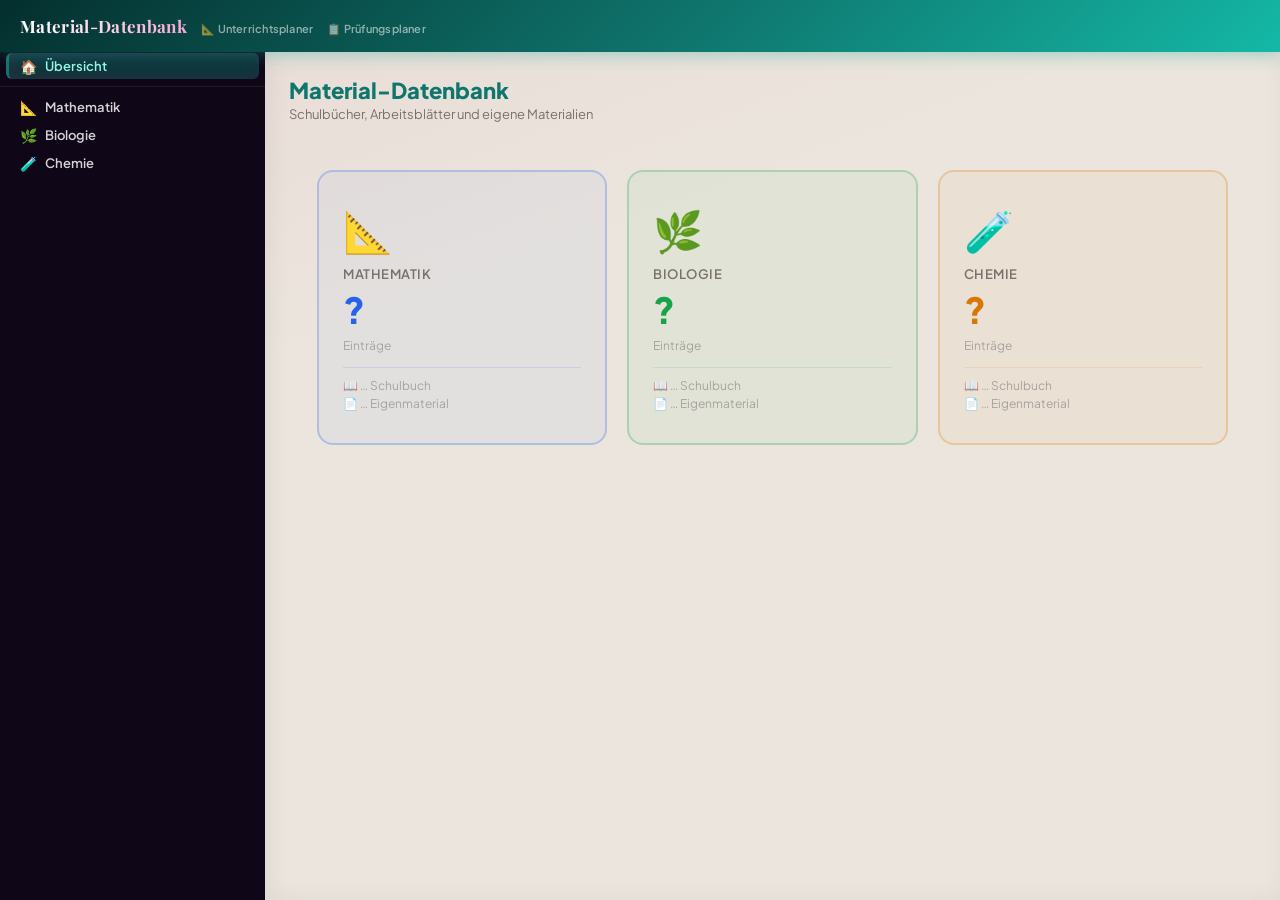
==== datenbank.html @ baf275c3 "Material-Datenbank: neue eigene Seite mit Landing, Fach-Ansicht, Nav-Links" ====
<!DOCTYPE html>
<html lang="de">
<head>
<meta charset="UTF-8">
<link rel="icon" type="image/png" sizes="64x64" href="favicon.png">
<link rel="apple-touch-icon" sizes="180x180" href="favicon.png">
<meta name="viewport" content="width=device-width, initial-scale=1.0">
<title>Material-Datenbank</title>
<link rel="preconnect" href="https://fonts.googleapis.com">
<link rel="preconnect" href="https://fonts.gstatic.com" crossorigin>
<link href="https://fonts.googleapis.com/css2?family=Plus+Jakarta+Sans:wght@400;500;600;700;800&family=Playfair+Display:wght@700&display=swap" rel="stylesheet">
<link rel="stylesheet" href="style.css">
<link rel="stylesheet" href="datenbank.css">
</head>
<body>
<div id="root"></div>
<script src="core/supabase.js"></script>
<script src="core/ui.js"></script>
<script src="datenbank-app.js"></script>
</body>
</html>
---- style.css ----
/* ── Variables ── */
:root {
  --bg: #ebe5dd; --surf: #ffffff; --surf2: #e8e2da; --bord: #d8d2c8;
  --pri: #be185d; --pri2: #9d174d;
  --acc: #0f766e;
  --gold: #b45309;
  --tx: #1c1917; --tx2: #78716c; --tx3: #a8a29e;
  --grn: #16a34a; --grn-bg: #f0fdf4;
  --red: #dc2626; --red-bg: #fff5f5;
  --r: 8px; --sh: 0 1px 4px rgba(0,0,0,.07);
  /* Sidebar dark theme */
  --sb-bg: #0f0618; --sb-hover: rgba(255,255,255,.06);
  --sb-tx: rgba(255,255,255,.82); --sb-tx2: rgba(255,255,255,.38);
  --sb-active-bg: rgba(190,24,93,.42); --sb-active-tx: #f9a8d4;
  --sb-sep: rgba(255,255,255,.08);
}

* { margin: 0; padding: 0; box-sizing: border-box; }
body { font-family: 'Plus Jakarta Sans', 'Segoe UI', system-ui, sans-serif; background: var(--bg); color: var(--tx); font-size: 14px; min-height: 100vh; }

/* ── Topbar ── */
.topbar { background: linear-gradient(135deg, #0f0618 0%, #7b1150 55%, #be185d 100%); color: #fff; height: 52px; padding: 0 20px; display: flex; align-items: center; justify-content: space-between; box-shadow: 0 2px 16px rgba(190,24,93,.4); position: sticky; top: 0; z-index: 100; }
.topbar-title { font-size: 17px; font-weight: 700; font-family: 'Playfair Display', serif; letter-spacing: .02em; background: linear-gradient(90deg, #ffffff 0%, #f9a8d4 100%); -webkit-background-clip: text; -webkit-text-fill-color: transparent; background-clip: text; }
.topbar-app-link { font-size: 11px; font-weight: 600; color: rgba(255,255,255,.55); text-decoration: none; letter-spacing: .02em; transition: color .15s; white-space: nowrap; }
.topbar-app-link:hover { color: rgba(255,255,255,.9); }
.topbar-right { display: flex; align-items: center; gap: 10px; font-size: 12px; opacity: .85; }
.topbar-version { font-size: 11px; opacity: .6; letter-spacing: .02em; }
.save-dot { width: 7px; height: 7px; border-radius: 50%; background: #4ade80; display: inline-block; animation: blink 1s infinite; }
@keyframes blink { 0%,100%{opacity:1} 50%{opacity:.3} }

/* ── Layout ── */
.app { display: flex; height: calc(100vh - 52px); }
.sidebar { width: 265px; background: var(--sb-bg); border-right: none; display: flex; flex-direction: column; flex-shrink: 0; overflow-y: auto; overflow-x: hidden; }
.sb-hdr { padding: 12px 14px; border-bottom: 1px solid var(--bord); display: flex; align-items: center; justify-content: space-between; }
.sb-hdr-lbl { font-size: 11px; font-weight: 700; color: var(--sb-tx2); text-transform: uppercase; letter-spacing: .5px; }
.sb-body { flex: 1; overflow-y: auto; padding: 6px; }

/* ── Neue Sidebar-Elemente ── */
.sb-sep { border-top: 1px solid var(--sb-sep); margin: 6px 0; }

.sb-item {
  display: flex;
  align-items: center;
  gap: 8px;
  padding: 4px 14px;
  cursor: pointer;
  border-radius: 0;
  transition: background .1s;
  margin: 1px 6px;
  border-radius: 6px;
}
.sb-item:hover { background: var(--sb-hover); }
.sb-item.active { background: var(--sb-active-bg); border-left: 3px solid var(--pri); padding-left: 11px; box-shadow: inset 3px 0 12px rgba(190,24,93,.15); }
.sb-fach.active { background: var(--sb-active-bg); border-left: 3px solid var(--pri); padding-left: 11px; box-shadow: inset 3px 0 12px rgba(190,24,93,.15); }

.sb-item-label {
  font-size: 13px;
  font-weight: 600;
  color: var(--sb-tx);
  white-space: nowrap;
  overflow: hidden;
  text-overflow: ellipsis;
}
.sb-item.active .sb-item-label { color: var(--sb-active-tx); }

.sb-item-sub {
  font-size: 11px;
  color: var(--sb-tx2);
  margin-top: 1px;
  white-space: nowrap;
  overflow: hidden;
  text-overflow: ellipsis;
}

.sb-item-del {
  opacity: 0;
  border: none;
  background: none;
  cursor: pointer;
  color: var(--sb-tx2);
  font-size: 12px;
  padding: 2px 4px;
  border-radius: 4px;
  flex-shrink: 0;
  transition: opacity .15s;
}
.sb-item:hover .sb-item-del { opacity: 1; }
.sb-item-del:hover { color: #fca5a5; background: rgba(220,38,38,.2); }
.content { flex: 1; overflow-y: auto; padding: 24px; background: linear-gradient(160deg, rgba(190,24,93,.04) 0%, transparent 300px), var(--bg); box-shadow: inset 4px 0 24px rgba(0,0,0,.06); }

/* ── Tree ── */
.tree-row { display: flex; align-items: center; gap: 6px; padding: 6px 8px; border-radius: 6px; cursor: pointer; user-select: none; }
.tree-row:hover { background: var(--surf2); }
.tree-row.active { background: #ccfbf1; color: var(--pri); }
.tree-arr { font-size: 9px; color: var(--tx3); width: 10px; flex-shrink: 0; transition: transform .15s; }
.tree-arr.open { transform: rotate(90deg); }
.tree-ico { font-size: 14px; flex-shrink: 0; }
.tree-lbl { flex: 1; font-size: 13px; white-space: nowrap; overflow: hidden; text-overflow: ellipsis; }
.tree-lbl.b { font-weight: 700; }
.tree-add { opacity: 0; border: none; background: none; cursor: pointer; color: var(--tx3); font-size: 16px; padding: 0 2px; line-height: 1; }
.tree-row:hover .tree-add { opacity: 1; }
.tree-add:hover { color: var(--pri); }
.tree-ch { padding-left: 14px; }
.kurs-badge { font-size: 10px; background: var(--surf2); border: 1px solid var(--bord); border-radius: 10px; padding: 1px 6px; color: var(--tx2); flex-shrink: 0; }

/* ── Buttons ── */
.btn { padding: 8px 16px; border: none; border-radius: 6px; cursor: pointer; font-size: 13px; font-weight: 600; font-family: inherit; display: inline-flex; align-items: center; gap: 6px; transition: all .15s; }
.btn-pri { background: var(--pri); color: #fff; } .btn-pri:hover { background: var(--pri2); }
.btn-ghost { background: transparent; color: var(--tx2); border: 1px solid var(--bord); } .btn-ghost:hover { background: var(--surf2); }
.btn-danger { background: var(--red-bg); color: var(--red); border: 1px solid #fecaca; } .btn-danger:hover { background: #fee2e2; }
.btn-ki { background: #0e7490; color: #fff; border: none; } .btn-ki:hover:not(:disabled) { background: #0f766e; } .btn-ki:disabled { opacity: .5; }
.btn-sm { padding: 5px 10px; font-size: 12px; } .btn-xs { padding: 3px 8px; font-size: 11px; }
.btn-grp { display: flex; gap: 8px; flex-wrap: wrap; }

/* ── Cards ── */
.card { background: var(--surf); border: 1px solid var(--bord); border-top: 2px solid var(--pri); border-radius: var(--r); box-shadow: var(--sh); margin-bottom: 16px; }
.card-hdr { padding: 13px 18px; border-bottom: 1px solid var(--bord); display: flex; align-items: center; gap: 8px; justify-content: space-between; flex-wrap: wrap; }
.phasen-vorlage-wrap { display: flex; align-items: center; gap: 6px; margin-left: auto; }
.phasen-vorlage-sel { font-size: 12px; padding: 3px 6px; height: auto; width: auto; }
.didaktik-ta { font-size: 12px; line-height: 1.5; resize: vertical; min-height: 120px; }
.card-title { font-weight: 700; font-size: 14px; color: var(--pri); }
.card-body { padding: 18px; }

/* ── Forms ── */
.fg { margin-bottom: 14px; }
.fl { display: block; font-size: 11px; font-weight: 700; color: var(--tx2); text-transform: uppercase; letter-spacing: .5px; margin-bottom: 5px; }
.finp { width: 100%; padding: 8px 10px; border: 1px solid var(--bord); border-radius: 6px; font-size: 13px; font-family: inherit; color: var(--tx); background: #fff; }
.finp:focus { outline: none; border-color: var(--pri); }
textarea.finp { resize: vertical; min-height: 80px; }
::placeholder { color: #c4cdd6; }
textarea::placeholder { color: #c4cdd6; }

/* ── Content header ── */
.c-hdr { display: flex; align-items: flex-start; justify-content: space-between; margin-bottom: 20px; gap: 16px; }
.c-title { font-size: 22px; font-weight: 800; color: var(--pri); }
.c-sub { font-size: 13px; color: var(--tx2); margin-top: 2px; }

/* ── Breadcrumb ── */
.bc { display: flex; align-items: center; gap: 6px; font-size: 12px; color: var(--tx3); margin-bottom: 14px; }
.bc-link { cursor: pointer; } .bc-link:hover { color: var(--pri); }
.bc-sep { color: var(--bord); }

/* ── Overview grid ── */
.ov-grid { display: grid; grid-template-columns: repeat(auto-fill, minmax(190px, 1fr)); gap: 12px; margin-bottom: 16px; }
.ov-card { background: var(--surf); border: 1px solid var(--bord); border-radius: var(--r); padding: 14px; cursor: pointer; transition: all .15s; }
.ov-card:hover { border-color: var(--pri); box-shadow: 0 2px 8px rgba(15,118,110,.12); }
.ov-title { font-weight: 700; font-size: 14px; margin-bottom: 4px; }
.ov-sub { font-size: 12px; color: var(--tx2); }

/* ── Stunden list ── */
.std-list { display: flex; flex-direction: column; gap: 6px; }
.std-item { display: flex; align-items: center; gap: 10px; padding: 10px 14px; border: 1px solid var(--bord); border-radius: 6px; cursor: pointer; transition: all .15s; }
.std-item:hover { border-color: var(--pri); background: var(--surf2); }
.std-nr { font-weight: 700; color: var(--tx3); font-size: 12px; width: 55px; flex-shrink: 0; }
.std-title { flex: 1; font-weight: 600; }
.std-meta { font-size: 12px; color: var(--tx2); }

/* ── Phasen table ── */
.ph-table { width: 100%; border-collapse: collapse; }
.ph-table th { padding: 8px 10px; text-align: left; font-size: 11px; font-weight: 700; color: var(--tx2); text-transform: uppercase; letter-spacing: .5px; background: var(--surf2); border-bottom: 2px solid var(--bord); }
.ph-table td { padding: 6px 8px; border-bottom: 1px solid var(--bord); vertical-align: top; }
.ph-table tr:last-child td { border-bottom: none; }

/* Methoden-Zelle */
.ph-meth-set { display: flex; align-items: center; gap: 4px; font-size: 13px; font-weight: 600; color: var(--tx); }
.ph-meth-clr { cursor: pointer; color: var(--tx3); font-size: 11px; padding: 0 3px; }
.ph-meth-clr:hover { color: var(--red); }
.ph-meth-ki { background: none; border: none; cursor: pointer; font-size: 14px; padding: 2px 4px; border-radius: 4px; opacity: .6; }
.ph-meth-ki:hover { opacity: 1; background: var(--surf2); }
.ph-meth-begr { font-size: 11px; color: var(--tx3); font-style: italic; margin-top: 3px; line-height: 1.4; }

/* ── Methoden-Slots (Sektion 3) ── */
.meth-slot { padding: 10px 12px; border-radius: 6px; background: var(--surf2); margin-bottom: 8px; border-left: 3px solid var(--bord); }
.meth-slot-badge { font-size: 11px; font-weight: 700; text-transform: uppercase; letter-spacing: .5px; display: block; margin-bottom: 6px; }
.meth-slot-set { display: flex; align-items: center; gap: 8px; }
.meth-slot-name { font-weight: 600; font-size: 13px; flex: 1; }
.meth-slot-clr { background: none; border: none; cursor: pointer; color: var(--tx3); font-size: 11px; padding: 1px 4px; border-radius: 3px; }
.meth-slot-clr:hover { color: var(--red); background: var(--red-bg); }
.meth-slot-begr { font-size: 11px; color: var(--tx3); font-style: italic; margin-top: 4px; line-height: 1.4; }
.meth-slot-info { font-size: 11px; color: var(--tx2); margin-top: 4px; line-height: 1.5; }
.meth-slot-pick { display: flex; align-items: center; gap: 6px; }

/* ── KLP ── */
.klp-grid { display: grid; grid-template-columns: 1fr 1fr; gap: 16px; }
.klp-sec { font-size: 11px; font-weight: 700; color: var(--tx2); text-transform: uppercase; letter-spacing: .5px; margin-bottom: 8px; }
.klp-item { display: flex; align-items: center; gap: 8px; padding: 6px 8px; border-radius: 6px; cursor: pointer; font-size: 13px; }
.klp-item:hover { background: var(--surf2); } .klp-item.sel { background: #ccfbf1; }
.klp-item input[type=checkbox] { width: auto; }
/* ── KLP-Referenz in Fachplanung ─────────────────────────────────── */
.klp-ref-card { margin-top: 16px; }
.klp-ref-hdr-inner { display: flex; align-items: center; gap: 8px; font-size: 13px; font-weight: 600; color: var(--tx2); }
.klp-ref-arrow { font-size: 11px; color: var(--tx3); width: 12px; }
.klp-ref-empty-hint { font-size: 11px; color: var(--tx3); font-weight: 400; }
.klp-ref-search-wrap { padding: 8px 16px 0; }
.klp-ref-search { max-width: 360px; font-size: 12px; padding: 5px 8px; }
.klp-ref-body { padding: 8px 0 4px; }
.klp-ref-group-hdr { display: flex; align-items: center; gap: 8px; padding: 6px 16px; cursor: pointer; user-select: none; }
.klp-ref-group-hdr:hover { background: var(--surf2); }
.klp-ref-group-label { font-size: 12px; font-weight: 700; color: var(--tx); flex: 1; }
.klp-ref-group-count { font-size: 11px; background: var(--surf2); border: 1px solid var(--bord); border-radius: 10px; padding: 0 6px; color: var(--tx3); }
.klp-ref-entry { display: flex; gap: 10px; padding: 5px 16px 5px 32px; border-bottom: 1px solid var(--bord); font-size: 12px; line-height: 1.5; }
.klp-ref-entry:last-child { border-bottom: none; }
.klp-ref-codes { font-weight: 700; color: var(--pri); white-space: nowrap; flex-shrink: 0; min-width: 70px; }
.klp-ref-desc { color: var(--tx); }
.klp-ref-empty { padding: 12px 16px; color: var(--tx3); font-size: 12px; font-style: italic; }

/* KLP-Selector in Materialdetail */
.klp-selector { width: 100%; }
.klp-chips { display: flex; flex-wrap: wrap; gap: 4px; margin-bottom: 6px; }
.klp-chip { display: flex; align-items: flex-start; gap: 4px; background: #ccfbf1; color: #1e40af; font-size: 11px; border-radius: 4px; padding: 2px 6px; line-height: 1.4; }
.klp-chip-x { cursor: pointer; font-size: 13px; line-height: 1; opacity: .7; } .klp-chip-x:hover { opacity: 1; }
.klp-search-wrap { position: relative; }
.klp-dd { position: absolute; top: 100%; left: 0; right: 0; background: #fff; border: 1px solid var(--bord); border-radius: 6px; box-shadow: 0 4px 12px rgba(0,0,0,.12); z-index: 200; max-height: 260px; overflow-y: auto; }
.klp-dd-group { font-size: 10px; font-weight: 700; text-transform: uppercase; letter-spacing: .4px; color: var(--tx2); padding: 6px 10px 2px; background: var(--surf); }
.klp-dd-item { padding: 6px 10px; cursor: pointer; font-size: 12px; display: flex; gap: 8px; align-items: baseline; }
.klp-dd-item:hover { background: var(--surf2); }
.klp-dd-codes { font-weight: 700; color: var(--pri); white-space: nowrap; flex-shrink: 0; }
.klp-dd-desc { color: var(--tx1); }
.klp-dd-hint { padding: 8px 10px; font-size: 12px; color: var(--tx3); font-style: italic; }
.mat-review-bar { display: flex; align-items: center; justify-content: space-between; background: #fef9c3; border: 1px solid #fde047; border-radius: 6px; padding: 8px 12px; margin-bottom: 10px; font-size: 13px; color: #854d0e; }
.klp-ki-btn { margin-top: 8px; }
.klp-suggestions { margin-top: 10px; padding: 10px; background: #f0fdf4; border: 1px solid #86efac; border-radius: 6px; }
.klp-suggest-hint { font-size: 12px; color: #166534; margin-bottom: 6px; font-weight: 600; }
.klp-chip-suggest { background: #dcfce7; color: #166534; cursor: pointer; border: 1px dashed #86efac; }
.klp-chip-suggest:hover { background: #bbf7d0; }

/* ── Coverage ── */
.cov-grid { display: grid; grid-template-columns: repeat(auto-fill, minmax(170px, 1fr)); gap: 8px; }
.cov-item { padding: 8px 12px; border-radius: 6px; border: 1px solid var(--bord); display: flex; align-items: center; justify-content: space-between; }
.cov-item.ok { border-color: #86efac; background: var(--grn-bg); } .cov-item.miss { border-color: #fca5a5; background: var(--red-bg); }
.cov-lbl { font-size: 12px; font-weight: 600; }

/* ── Tafelbild ── */
.tafel { background: #1a472a; border-radius: 8px; padding: 18px; }
.tafel textarea { background: transparent; border: none; color: #f0f9e8; font-family: inherit; font-size: 14px; width: 100%; min-height: 150px; resize: vertical; }
.tafel textarea:focus { outline: none; }
.tafel textarea::placeholder { color: rgba(240,249,232,.4); }

/* ── Material ── */
.mat-list { display: flex; flex-direction: column; gap: 8px; }
.mat-item { display: flex; align-items: center; gap: 10px; padding: 8px 12px; border: 1px solid var(--bord); border-radius: 6px; background: var(--surf2); }
.mat-item a { color: var(--pri); text-decoration: none; font-size: 13px; } .mat-item a:hover { text-decoration: underline; }
.mat-del { margin-left: auto; cursor: pointer; color: var(--tx3); border: none; background: none; font-size: 16px; } .mat-del:hover { color: var(--red); }

/* ── Modal ── */
.modal-bg { position: fixed; inset: 0; background: rgba(0,0,0,.4); display: flex; align-items: center; justify-content: center; z-index: 200; }
.modal { background: #fff; border-radius: 10px; padding: 24px; width: 500px; max-width: 95vw; max-height: 90vh; overflow-y: auto; box-shadow: 0 8px 32px rgba(0,0,0,.2); }
.modal-title { font-size: 18px; font-weight: 800; color: var(--pri); margin-bottom: 16px; }
.modal-hint { font-size: 13px; color: var(--tx3); margin-top: -10px; margin-bottom: 16px; }
.modal-footer { display: flex; justify-content: flex-end; gap: 8px; margin-top: 20px; }

/* ── Kurs items ── */
.kurs-item { display: flex; align-items: center; gap: 12px; padding: 12px 14px; border: 1px solid var(--bord); border-radius: var(--r); background: var(--surf); margin-bottom: 8px; }
.kurs-item-name { font-weight: 700; }
.kurs-item-sub { font-size: 12px; color: var(--tx2); }

/* ── Scrollbar ── */
::-webkit-scrollbar { width: 5px; } ::-webkit-scrollbar-thumb { background: var(--bord); border-radius: 3px; }

/* ── Spalten-Layout ── */
.col-layout {
  display: flex;
  overflow-x: auto;
  border: 1px solid var(--bord);
  border-radius: var(--r);
  background: var(--surf);
  box-shadow: var(--sh);
  min-height: 420px;
}

.col-panel {
  min-width: 230px;
  width: 230px;
  flex-shrink: 0;
  border-right: 1px solid var(--bord);
  display: flex;
  flex-direction: column;
  background: var(--surf);
}

.col-panel:last-child { border-right: none; }

.col-panel-hdr {
  padding: 10px 14px;
  background: var(--pri);
  display: flex;
  align-items: center;
  justify-content: space-between;
  flex-shrink: 0;
  border-radius: 0;
}

.col-panel:first-child .col-panel-hdr { border-radius: calc(var(--r) - 1px) 0 0 0; }
.col-panel:last-child .col-panel-hdr { border-radius: 0 calc(var(--r) - 1px) 0 0; }

.col-panel-title {
  font-size: 12px;
  font-weight: 700;
  color: white;
  text-transform: uppercase;
  letter-spacing: .5px;
  white-space: nowrap;
  overflow: hidden;
  text-overflow: ellipsis;
  flex: 1;
  margin-right: 8px;
}

.fp-notizen { width: 100%; min-height: 90px; resize: vertical; font-size: 13px; }
.ki-plan-status { padding: 10px 0; color: var(--tx3); font-size: 13px; }
.ki-plan-result { border-top: 1px solid var(--bord); margin-top: 12px; padding-top: 12px; display: flex; flex-direction: column; gap: 8px; }
.ki-zuord-result { font-size: 12px; color: var(--tx2); background: #f0fdf4; border: 1px solid #bbf7d0; border-radius: 6px; padding: 8px 10px; margin: 2px 0 4px 0; line-height: 1.5; }
.ki-plan-begr { font-size: 13px; color: var(--tx2); background: #eff6ff; border-radius: 6px; padding: 8px 10px; }
.ki-plan-row { display: flex; gap: 10px; align-items: flex-start; padding: 8px 10px; border: 1px solid var(--bord); border-radius: 6px; background: var(--surf2); }
.ki-plan-nr { font-weight: 700; color: var(--tx3); min-width: 20px; padding-top: 1px; }
.ki-plan-info { flex: 1; min-width: 0; }
.ki-plan-titel { font-weight: 600; font-size: 14px; }
.ki-plan-desc { font-size: 12px; color: var(--tx2); margin-top: 2px; }
.ki-plan-meta { font-size: 11px; color: var(--tx3); margin-top: 4px; }
.ki-plan-actions { display: flex; gap: 8px; padding-top: 4px; }
.ki-iter-wrap { border-top: 1px solid var(--bord); margin-top: 10px; padding-top: 10px; display: flex; flex-direction: column; gap: 6px; }
.ki-iter-label { font-size: 12px; color: var(--tx3); }
.ki-iter-inp { width: 100%; min-height: 60px; resize: vertical; font-size: 13px; }

.col-panel-body {
  flex: 1;
  overflow-y: auto;
  padding: 8px;
  background: var(--surf2);
}

.col-item {
  display: flex;
  align-items: center;
  padding: 9px 10px;
  border-radius: 6px;
  margin-bottom: 4px;
  background: white;
  border: 1px solid var(--bord);
  cursor: pointer;
  transition: all .12s;
  gap: 6px;
}

.col-item:hover { border-color: var(--pri); box-shadow: 0 1px 4px rgba(79,70,229,.1); }
.col-item.active { background: #ccfbf1; border-color: #3b82f6; }
.col-item[draggable="true"] { cursor: grab; }
.col-item[draggable="true"]:active { cursor: grabbing; }
.col-item.col-item-dragging { opacity: .35; }
.col-item.col-item-drop { background: #eff6ff; border-color: var(--pri); box-shadow: 0 0 0 2px rgba(79,70,229,.3); }

.col-item-label {
  flex: 1;
  min-width: 0;
  cursor: pointer;
}

.col-item-title {
  font-size: 13px;
  font-weight: 600;
  color: var(--tx);
  white-space: normal;
  line-height: 1.3;
  display: -webkit-box;
  -webkit-line-clamp: 2;
  -webkit-box-orient: vertical;
  overflow: hidden;
}

.col-item.active .col-item-title { color: var(--pri); }

.col-item-sub {
  font-size: 11px;
  color: var(--tx3);
  margin-top: 2px;
  white-space: nowrap;
  overflow: hidden;
  text-overflow: ellipsis;
}

.col-item-actions {
  display: flex;
  gap: 1px;
  flex-shrink: 0;
  opacity: 0;
  transition: opacity .15s;
  width: 0;
  overflow: hidden;
}

.col-item:hover .col-item-actions {
  opacity: 1;
  width: auto;
}

.col-action-btn {
  border: none;
  background: transparent;
  cursor: pointer;
  color: var(--tx3);
  font-size: 11px;
  padding: 1px 3px;
  border-radius: 3px;
  line-height: 1;
  font-family: inherit;
}

.col-action-btn:hover { background: var(--surf2); color: var(--tx); }
.col-action-btn.danger:hover { background: var(--red-bg); color: var(--red); }
.col-action-btn:disabled { opacity: .3; cursor: not-allowed; }

/* ── Priorität ── */
.prio-wrap {
  display: flex;
  gap: 6px;
  flex-wrap: wrap;
}

.prio-btn {
  padding: 6px 12px;
  border: 1px solid var(--bord);
  border-radius: 20px;
  background: var(--surf2);
  cursor: pointer;
  font-size: 12px;
  font-family: inherit;
  color: var(--tx2);
  transition: all .15s;
}

.prio-btn:hover { border-color: var(--pri); color: var(--tx); }
.prio-btn.active { border-color: var(--pri); background: #ccfbf1; color: var(--pri); font-weight: 700; }

/* ── Sidebar: Abschnitts-Header ──────────────────────────────────── */
.sb-section-hdr {
  display: flex; align-items: center; justify-content: space-between;
  padding: 10px 14px 4px;
}
.sb-section-hdr > span:first-child {
  font-size: 10px; font-weight: 700; color: var(--sb-tx2);
  text-transform: uppercase; letter-spacing: .8px;
}
.sb-section-dot { color: var(--pri); font-size: 9px; vertical-align: middle; margin-right: 3px; opacity: .9; }

/* ── Sidebar: Fach-Gruppen ───────────────────────────────────────── */
.sb-fach {
  display: flex; align-items: center; gap: 8px;
  padding: 4px 14px; cursor: pointer;
  border-radius: 6px; margin: 1px 6px;
  transition: background .12s;
}
.sb-fach:hover { background: var(--sb-hover); }
.sb-fach.active { background: var(--sb-active-bg); }
.sb-fach-icon { font-size: 15px; width: 20px; text-align: center; flex-shrink: 0; }
.sb-fach-label { flex: 1; font-size: 13px; font-weight: 600; color: var(--sb-tx); }
.sb-fach-arrow { font-size: 11px; color: var(--sb-tx2); }

.sb-item-indent { padding-left: 42px; }
.sb-item-indent2 { padding-left: 56px; font-size: 13px; }

/* ── Materialdatenbank-View ──────────────────────────────────────── */
.mat-list-grid {
  display: grid; grid-template-columns: 1fr 1fr; width: 100%; overflow: hidden;
}
.mat-db-row {
  padding: 7px 14px; cursor: pointer; min-width: 0;
  border-bottom: 1px solid var(--bord);
  border-right: 1px solid var(--bord);
  transition: background .12s;
}
.mat-db-row:nth-child(even) { border-right: none; }
.mat-db-row:hover { background: var(--surf2); }
.mat-row-del { opacity: 0; transition: opacity .15s; flex-shrink: 0; }
.mat-db-row:hover .mat-row-del { opacity: 1; }
.mat-db-row.expanded { grid-column: 1 / -1; border-right: none; }

.mat-db-top { display: flex; align-items: baseline; justify-content: space-between; gap: 8px; }
.mat-db-title-wrap { display: flex; align-items: baseline; gap: 6px; flex: 1; min-width: 0; overflow: hidden; }
.mat-import-panel {
  background: var(--surf2); border: 1px solid var(--bord);
  border-radius: 10px; padding: 14px 16px; margin-bottom: 12px;
}
.mat-import-hint { font-size: 12px; color: var(--tx2); margin-bottom: 8px; }
.mat-scan-panel { background: var(--surf2); border: 1px solid var(--bord); border-radius: 10px; padding: 14px 16px; margin-bottom: 12px; }
.mat-scan-drop { border: 2px dashed var(--bord); border-radius: 8px; padding: 20px; text-align: center; cursor: pointer; font-size: 13px; color: var(--tx3); margin-bottom: 10px; transition: background .15s; }
.mat-scan-drop:hover, .mat-scan-drop.drag-over { background: #eff6ff; border-color: var(--pri); color: var(--pri); }
.mat-scan-preview { display: flex; flex-wrap: wrap; gap: 8px; margin-bottom: 4px; }
.mat-scan-thumb { position: relative; }
.mat-scan-img { width: 80px; height: 80px; object-fit: cover; border-radius: 6px; border: 1px solid var(--bord); display: block; }
.mat-scan-rm { position: absolute; top: -6px; right: -6px; width: 18px; height: 18px; border-radius: 50%; background: #dc2626; color: #fff; border: none; cursor: pointer; font-size: 10px; line-height: 18px; text-align: center; padding: 0; }
.mat-scan-group-hdr { display: flex; align-items: center; justify-content: space-between; margin-bottom: 4px; }
.mat-import-ta {
  width: 100%; min-height: 120px; font-family: monospace;
  font-size: 12px; border: 1px solid var(--bord); border-radius: 6px;
  padding: 8px; background: var(--surf); resize: vertical; box-sizing: border-box;
}
.mat-import-err { font-size: 12px; color: #dc2626; }
.mat-db-fach-icon { font-size: 13px; flex-shrink: 0; }
.mat-db-title { font-size: 13px; font-weight: 600; color: var(--tx); white-space: nowrap; overflow: hidden; text-overflow: ellipsis; }
.mat-db-rolle { font-size: 11px; color: var(--tx3); white-space: nowrap; overflow: hidden; text-overflow: ellipsis; flex-shrink: 1; min-width: 0; }
.mat-db-meta { font-size: 11px; color: var(--tx3); white-space: nowrap; flex-shrink: 0; }
.mat-detail-delbar { display: flex; justify-content: flex-end; gap: 8px; padding-bottom: 6px; margin-bottom: 4px; border-bottom: 1px solid var(--bord); }

.mat-db-tags { display: flex; flex-wrap: wrap; gap: 4px; margin-top: 6px; }
.mat-tag {
  font-size: 11px; padding: 1px 7px;
  background: var(--surf2); border-radius: 10px; color: var(--tx2);
}

.mat-detail-row.needs-review { background: #fffbeb; }
.mat-review-inline {
  margin-left: 4px; font-size: 10px; color: #92400e; cursor: help;
}
.mat-review-badge {
  font-size: 10px; padding: 1px 6px;
  background: #fef3c7; color: #92400e;
  border-radius: 10px; font-weight: 600;
}

.mat-detail {
  margin-top: 10px; padding-top: 10px;
  border-top: 1px solid var(--bord);
}
.mat-detail-row {
  display: flex; gap: 8px; font-size: 12px;
  padding: 3px 0; border-bottom: 1px solid var(--bord);
}
.mat-detail-row:last-child { border-bottom: none; }
.mat-detail-label { width: 160px; flex-shrink: 0; color: var(--tx3); font-weight: 600; }
.mat-edit-inp {
  flex: 1; border: none; border-bottom: 1px solid transparent;
  background: transparent; font-size: 12px; font-family: inherit;
  color: var(--tx); padding: 1px 2px; resize: vertical;
  min-width: 0; outline: none;
}
.mat-edit-inp:hover { border-bottom-color: var(--bord); }
.mat-edit-inp:focus { border-bottom-color: var(--pri); background: #f8faff; }

/* ── Unterrichtseinheit-Verknüpfung ─────────────────────────────── */
.mat-einheit-ref { background: #f0f9ff; }
.mat-einheit-link { color: var(--pri); cursor: pointer; font-weight: 600; font-size: 12px; }
.mat-einheit-link:hover { text-decoration: underline; }
.mat-einheit-sec-hdr { display: flex; align-items: center; justify-content: space-between; padding: 8px 0 4px; font-size: 11px; font-weight: 700; text-transform: uppercase; letter-spacing: .5px; color: var(--tx2); border-top: 2px solid var(--bord); margin-top: 6px; }
.mat-einheit-count { font-weight: 400; color: var(--tx3); }
.mat-einheit-tbl { display: flex; flex-direction: column; gap: 2px; margin-bottom: 4px; }
.mat-einheit-member { display: flex; align-items: baseline; gap: 8px; padding: 4px 6px; border-radius: 4px; cursor: pointer; font-size: 12px; }
.mat-einheit-member:hover { background: var(--surf2); }
.mat-einheit-nr { width: 28px; flex-shrink: 0; font-weight: 700; color: var(--tx3); }
.mat-einheit-titel { flex: 1; color: var(--tx); font-weight: 500; }
.mat-einheit-rolle { color: var(--tx3); font-size: 11px; font-style: italic; }
.mat-einheit-badge { font-size: 10px; border-radius: 8px; padding: 1px 5px; font-weight: 600; flex-shrink: 0; }
.mat-einheit-badge.opt { background: #fef9c3; color: #854d0e; }
.mat-einheit-badge.lh  { background: #ccfbf1; color: #0f766e; }
.mat-loe-sec-hdr { padding: 8px 0 4px; font-size: 11px; font-weight: 700; text-transform: uppercase; letter-spacing: .5px; color: var(--tx2); border-top: 2px solid var(--bord); margin-top: 6px; }
.mat-detail-ts { font-size: 11px; color: var(--tx3); text-align: right; padding-top: 6px; margin-top: 4px; border-top: 1px solid var(--bord); }

/* ── Material-Chips & Suche ──────────────────────────────────────── */
.mat-cell { display: flex; flex-wrap: wrap; gap: 4px; align-items: center; }

.mat-chip {
  display: inline-flex; align-items: center; gap: 4px;
  background: #ccfbf1; color: var(--pri);
  border-radius: 12px; padding: 2px 8px;
  font-size: 11px; font-weight: 600; white-space: nowrap;
  cursor: default;
}
.mat-chip-x {
  cursor: pointer; font-size: 10px; opacity: .6;
  line-height: 1;
}
.mat-chip-x:hover { opacity: 1; }

.mat-search-wrap { position: relative; }
.mat-search-inp {
  border: none; background: transparent;
  font-size: 12px; font-family: inherit;
  color: var(--tx2); width: 90px;
  outline: none;
}
.mat-search-inp::placeholder { color: var(--tx3); }

.mat-dd {
  display: none;
  position: absolute; top: calc(100% + 4px); left: 0; z-index: 200;
  background: var(--surf); border: 1px solid var(--bord);
  border-radius: 8px; box-shadow: 0 4px 16px rgba(0,0,0,.12);
  min-width: 260px; max-height: 220px; overflow-y: auto;
}
.mat-dd-item {
  padding: 8px 12px; cursor: pointer;
  border-bottom: 1px solid var(--bord);
  font-size: 12px;
}
.mat-dd-item:last-child { border-bottom: none; }
.mat-dd-item:hover { background: var(--surf2); }
.mat-dd-sub { font-size: 11px; color: var(--tx3); margin-top: 2px; }

/* ── Material-Chips & Suche ──────────────────────────────────────── */
.mat-cell { display: flex; flex-wrap: wrap; gap: 4px; align-items: center; }

.mat-chip {
  display: inline-flex; align-items: center; gap: 4px;
  background: #ccfbf1; color: var(--pri);
  border-radius: 12px; padding: 2px 8px;
  font-size: 11px; font-weight: 600; white-space: nowrap;
  cursor: default;
}
.mat-chip-x {
  cursor: pointer; font-size: 10px; opacity: .6;
  line-height: 1;
}
.mat-chip-x:hover { opacity: 1; }

.mat-search-wrap { position: relative; }
.mat-search-inp {
  border: none; background: transparent;
  font-size: 12px; font-family: inherit;
  color: var(--tx2); width: 90px;
  outline: none;
}
.mat-search-inp::placeholder { color: var(--tx3); }

.mat-dd {
  display: none;
  position: absolute; top: calc(100% + 4px); left: 0; z-index: 200;
  background: var(--surf); border: 1px solid var(--bord);
  border-radius: 8px; box-shadow: 0 4px 16px rgba(0,0,0,.12);
  min-width: 260px; max-height: 220px; overflow-y: auto;
}
.mat-dd-item {
  padding: 8px 12px; cursor: pointer;
  border-bottom: 1px solid var(--bord);
  font-size: 12px;
}
.mat-dd-item:last-child { border-bottom: none; }
.mat-dd-item:hover { background: var(--surf2); }
.mat-dd-sub { font-size: 11px; color: var(--tx3); margin-top: 2px; }

/* ── Lernziele ── */
.empty-hint { font-size: 13px; color: var(--tx3); padding: 8px 0; }
.lz-row { display: flex; align-items: flex-start; gap: 10px; margin-bottom: 12px; padding-bottom: 12px; border-bottom: 1px solid var(--bord); }
.lz-row:last-child { border-bottom: none; margin-bottom: 0; padding-bottom: 0; }
.lz-nr { font-size: 13px; font-weight: 700; color: var(--tx2); min-width: 20px; padding-top: 8px; }
.lz-fields { flex: 1; display: flex; flex-direction: column; gap: 6px; }
.lz-text { min-height: 0; resize: none; overflow: hidden; font-size: 13px; }
.lz-indikator { min-height: 40px; resize: vertical; font-size: 12px; color: var(--tx2); font-style: italic; }
.lz-del { align-self: flex-start; margin-top: 6px; opacity: 0; transition: opacity .15s; }
.lz-row:hover .lz-del { opacity: 1; }

/* ── Phasierungsmodell-Kacheln ── */
.modell-grid { display: grid; grid-template-columns: repeat(4, 1fr); gap: 8px; padding: 12px 16px 4px; }
.modell-kachel { border: 2px solid var(--bord); border-radius: 8px; padding: 10px 12px; cursor: pointer; transition: border-color .15s, background .15s; background: var(--surf2); }
.modell-kachel:hover { border-color: var(--pri2); background: #f0fdfa; }
.modell-kachel.active { border-color: var(--pri); background: #ccfbf1; }
.modell-icon { font-size: 18px; margin-bottom: 4px; }
.modell-name { font-size: 12px; font-weight: 700; color: var(--tx); margin-bottom: 3px; }
.modell-phasen { font-size: 10px; color: var(--tx2); margin-bottom: 3px; line-height: 1.4; }
.modell-hinweis { font-size: 10px; color: var(--tx3); font-style: italic; }
.modell-kachel.active .modell-name { color: var(--pri); }
.modell-ki-begr { grid-column: 1 / -1; display: flex; align-items: flex-start; gap: 6px; font-size: 12px; color: var(--tx2); padding: 6px 2px 2px; }
.modell-ki-begr-icon { flex-shrink: 0; }

/* ── Stunden 2-Spalten-Grid (legacy, kept for compat) ── */
.stunden-grid { display: grid; grid-template-columns: 1fr 1fr; gap: 16px; padding: 16px; align-items: stretch; }
.stunden-grid .card { margin: 0; }
.stunden-grid .card.card-half { grid-column: span 1; }
.stunden-grid .card:not(.card-half) { grid-column: 1 / -1; }

/* ── Stunden-Akkordeon ── */
.plan-sections { padding: 16px; display: flex; flex-direction: column; gap: 8px; }
.plan-sec { background: var(--surf); border: 1px solid var(--bord); border-radius: var(--r); box-shadow: var(--sh); overflow: hidden; }
.plan-sec-hdr { display: flex; align-items: center; gap: 10px; padding: 11px 16px; cursor: pointer; user-select: none; transition: background .15s; }
.plan-sec-hdr:hover { background: var(--bg2); }
.plan-sec-num { min-width: 24px; height: 24px; border-radius: 50%; background: var(--pri); color: #fff; font-size: 12px; font-weight: 700; display: flex; align-items: center; justify-content: center; flex-shrink: 0; }
.plan-sec-ttl { font-weight: 700; font-size: 14px; color: var(--tx1); flex: 1; }
.plan-sec-st { font-size: 11px; color: var(--tx3); padding: 2px 8px; border-radius: 10px; background: var(--bg2); white-space: nowrap; }
.plan-sec-st.fertig { color: #15803d; background: #f0fdf4; }
.plan-sec-actions { display: flex; gap: 6px; align-items: center; flex-wrap: wrap; }
.plan-sec-arr { font-size: 11px; color: var(--tx3); padding-left: 4px; flex-shrink: 0; }
.plan-sec-body { padding: 16px; border-top: 1px solid var(--bord); }
.s1-grid { display: grid; grid-template-columns: 1fr 1fr; gap: 24px; }
.plan-below { display: grid; grid-template-columns: 1fr 1fr; gap: 16px; padding: 0 16px 16px; }
.plan-below .card { margin: 0; }
@media (max-width: 860px) { .s1-grid { grid-template-columns: 1fr; } .plan-below { grid-template-columns: 1fr; } }

/* ── Sidebar Drag & Drop ── */
.sb-drag-grip { color: var(--sb-tx2); font-size: 13px; cursor: grab; padding-right: 6px; flex-shrink: 0; }
.sb-drag-src { opacity: .4; }
.sb-drag-over { border-top: 2px solid var(--pri) !important; }


/* ── KLP-Ansicht ── */
.klp-filter-bar { background: var(--surf2); border: 1px solid var(--bdr); border-radius: 10px; padding: 14px 16px; margin: 0 0 16px; display: flex; flex-direction: column; gap: 10px; }
.klp-filter-row { display: flex; gap: 6px; flex-wrap: wrap; align-items: center; }
.klp-filter-label { font-size: 11px; font-weight: 700; color: var(--tx3); text-transform: uppercase; letter-spacing: .5px; min-width: 52px; }
.klp-list { display: flex; flex-direction: column; gap: 36px; }
.klp-section { border: 1px solid var(--bdr); border-left: 4px solid var(--pri); border-radius: 8px; overflow: hidden; }
.klp-section-hdr { display: flex; align-items: center; gap: 10px; padding: 13px 16px; flex-wrap: wrap; user-select: none; }
.klp-section-hdr:hover { filter: brightness(.97); }
.klp-arrow { font-size: 16px; font-weight: 900; width: 16px; flex-shrink: 0; line-height: 1; }
.klp-fach-badge { font-size: 10px; font-weight: 700; border-radius: 4px; padding: 2px 7px; white-space: nowrap; }
.klp-if-title { font-size: 14px; font-weight: 700; color: var(--tx1); flex: 1; }
.klp-if-count { font-size: 11px; color: var(--tx3); white-space: nowrap; }
.klp-section-body { }
.klp-entry { display: flex; gap: 10px; align-items: flex-start; padding: 8px 14px; border-top: 1px solid var(--bdr); }
.klp-entry:hover { background: var(--surf2); }
.klp-codes { display: flex; gap: 4px; flex-wrap: wrap; width: 110px; flex-shrink: 0; }
.klp-code-chip { font-size: 10px; font-weight: 700; border-radius: 4px; padding: 2px 6px; white-space: nowrap; }
.klp-desc { font-size: 13px; line-height: 1.5; color: var(--tx1); flex: 1; margin: 0; }
.klp-jg-pill { font-size: 10px; color: var(--tx3); white-space: nowrap; flex-shrink: 0; background: var(--surf2); border: 1px solid var(--bdr); border-radius: 10px; padding: 1px 7px; }

/* ── Materialdatenbank – Karten-Grid ── */
.matc-count { font-size: 11px; color: var(--tx3); padding: 8px 2px 6px; }
.matc-grid { display: grid; grid-template-columns: repeat(auto-fill, minmax(260px, 1fr)); gap: 10px; }

.matc-card { background: var(--surf); border: 1px solid var(--bord); border-radius: var(--r); padding: 12px 14px; display: flex; flex-direction: column; gap: 6px; box-shadow: var(--sh); cursor: pointer; transition: border-color .15s, box-shadow .15s; position: relative; }
.matc-card:hover { border-color: var(--pri); box-shadow: 0 2px 10px rgba(79,70,229,.1); }

.matc-top-row { display: flex; align-items: center; justify-content: space-between; gap: 6px; margin-bottom: -2px; }
.matc-quelle { font-size: 10px; color: var(--tx3); }
.matc-fach-prominent { font-size: 11px; font-weight: 700; color: var(--pri); background: #ccfbf1; border-radius: 8px; padding: 2px 9px; white-space: nowrap; letter-spacing: .01em; margin-left: auto; }

.matc-sub-line { display: flex; align-items: center; gap: 6px; flex-wrap: wrap; margin-top: -2px; }
.matc-reihe-chip { font-size: 11px; color: #fff; background: var(--pri); border-radius: 8px; padding: 2px 9px; font-weight: 700; white-space: nowrap; max-width: 65%; overflow: hidden; text-overflow: ellipsis; letter-spacing: .01em; box-shadow: 0 1px 4px rgba(79,70,229,.35); }
.matc-unit-inline { font-size: 10px; color: var(--tx3); }

.matc-card-hdr { display: flex; align-items: baseline; gap: 6px; }
.matc-nr { font-size: 10px; font-weight: 700; background: var(--pri); color: #fff; border-radius: 6px; padding: 1px 6px; flex-shrink: 0; }
.matc-title { font-size: 13px; font-weight: 700; color: var(--tx); flex: 1; min-width: 0; }
.matc-del { border: none; background: none; cursor: pointer; color: var(--tx3); font-size: 12px; opacity: 0; transition: opacity .15s; padding: 0 2px; margin-left: auto; flex-shrink: 0; }
.matc-card:hover .matc-del { opacity: 1; }
.card .matc-del { opacity: 1; }
.matc-del:hover { color: var(--red); }

.matc-unit { font-size: 10px; color: var(--tx3); margin-top: -2px; }

.matc-meta { display: flex; flex-wrap: wrap; align-items: center; gap: 4px; }
.matc-typ-badge { font-size: 10px; border-radius: 8px; padding: 1px 7px; font-weight: 600; white-space: nowrap; }
.matc-fach { font-size: 10px; color: var(--tx2); background: var(--surf2); border-radius: 8px; padding: 1px 6px; }
.matc-jg { font-size: 10px; color: var(--tx3); background: var(--surf2); border-radius: 8px; padding: 1px 6px; }

.matc-phases { display: flex; flex-wrap: wrap; gap: 3px; }
.matc-phase-chip { font-size: 10px; border-radius: 8px; padding: 1px 7px; font-weight: 500; }

.matc-footer { display: flex; align-items: center; gap: 6px; margin-top: 2px; }
.matc-klp-count { font-size: 10px; background: #dcfce7; color: #166534; border-radius: 8px; padding: 1px 7px; font-weight: 600; }
.matc-kogn { font-size: 10px; color: var(--tx3); }
.matc-laut { font-size: 12px; }

/* ── Materialdatenbank – Detail-Overlay ── */
.matd-overlay { display: none; position: fixed; inset: 0; background: rgba(0,0,0,.35); z-index: 200; align-items: flex-start; justify-content: flex-end; }
.matd-overlay.open { display: flex; }
.matd-panel { background: var(--surf); width: 560px; max-width: 95vw; height: 100vh; display: flex; flex-direction: column; box-shadow: -4px 0 24px rgba(0,0,0,.15); }
.matd-panel-hdr { display: flex; align-items: center; gap: 10px; padding: 14px 16px; border-bottom: 1px solid var(--bord); flex-shrink: 0; }
.matd-panel-title { font-size: 14px; font-weight: 700; color: var(--tx); flex: 1; min-width: 0; overflow: hidden; text-overflow: ellipsis; white-space: nowrap; }
.matd-close { flex-shrink: 0; }
.matd-panel-body { flex: 1; overflow-y: auto; padding: 12px 16px 24px; }

/* ── Ressourcen-Editor ── */
.res-check-row { display: flex; align-items: center; gap: 10px; margin-bottom: 6px; }
.res-check-label { display: flex; align-items: center; gap: 7px; font-size: 13px; cursor: pointer; }
.res-check-label input[type=checkbox] { width: 15px; height: 15px; cursor: pointer; accent-color: var(--pri); }
.res-title-inp { flex: 1; max-width: 220px; padding: 4px 8px; font-size: 12px; }
.res-apps-wrap { display: flex; flex-wrap: wrap; gap: 6px; }
.res-app-chip { display: flex; align-items: center; gap: 4px; background: #ccfbf1; border: 1px solid #99f6e4; border-radius: 20px; padding: 3px 10px; font-size: 12px; color: var(--pri); }

/* ── Sidebar Resize-Handle ── */
.sb-resize-handle { position: absolute; top: 0; right: -3px; width: 6px; height: 100%; cursor: col-resize; z-index: 10; }
.sb-resize-handle::after { content: ''; position: absolute; top: 0; left: 2px; width: 2px; height: 100%; background: transparent; transition: background .15s; }
.sb-resize-handle:hover::after, .sb-resize-handle:active::after { background: var(--pri); opacity: .4; }
.sidebar { position: relative; }

/* ── Planungsrahmen ── */
.pr-chip-wrap { display: flex; flex-wrap: wrap; gap: 6px; margin-bottom: 4px; }
.pr-chip { border: 1px solid var(--bord); background: var(--surf2); color: var(--tx2); }
.pr-chip:hover { border-color: var(--pri); color: var(--pri); }
.pr-chip.active { border-color: var(--pri); background: #ccfbf1; color: var(--pri); font-weight: 700; }
.pr-chip.active.ki { border-color: #0e7490; background: #f0fdfa; color: #0e7490; }

/* ── PDF Upload Panel ── */
.mat-upload-panel { background:var(--surf); border:1px solid var(--bord); border-radius:var(--r); padding:16px; margin-bottom:12px; box-shadow:var(--sh); }
.mat-upload-hdr { display:flex; align-items:center; justify-content:space-between; margin-bottom:12px; }
.mat-upload-title { font-size:14px; font-weight:700; color:var(--tx); }
.mat-upload-path-row { display:flex; align-items:center; gap:6px; flex-wrap:wrap; margin-bottom:8px; }
.mat-upload-sel { width:auto !important; flex-shrink:0; }
.mat-upload-sub { flex:1; min-width:120px; }
.mat-detail-ktx { padding:8px 0; border-top:1px solid var(--bord); margin-top:4px; }
.mat-detail-ktx-hdr { display:flex; align-items:center; gap:8px; flex-wrap:wrap; }
.mat-detail-ktx-key { font-size:11px; color:var(--tx2); font-family:monospace; flex:1; }

.mat-detail-preview { padding:10px 0 4px; border-bottom:1px solid var(--bord); margin-bottom:4px; }
.mat-detail-preview-pages { display:flex; flex-wrap:wrap; gap:6px; margin-top:8px; }
.mat-detail-preview-thumb { max-width:160px; height:auto; border:1px solid var(--bord); border-radius:4px; box-shadow:var(--sh); }

.mat-r2browser { background:var(--surf); border:1px solid var(--bord); border-radius:var(--r); padding:16px; margin-bottom:16px; }
.mat-r2-status { font-size:12px; color:var(--tx3); margin-bottom:8px; }
.mat-r2-tree { font-size:13px; max-height:400px; overflow-y:auto; }
.mat-r2-folder { margin:2px 0; }
.mat-r2-folder-name { cursor:pointer; color:var(--tx); padding:3px 6px; border-radius:4px; display:inline-block; }
.mat-r2-folder-name:hover { background:var(--surf2); }
.mat-r2-subfolder { padding-left:20px; border-left:1px solid var(--bord); margin-left:8px; }
.mat-r2-file { display:flex; align-items:center; gap:8px; padding:4px 6px; border-radius:4px; margin:2px 0; }
.mat-r2-file:hover { background:var(--surf2); }
.mat-r2-file-exists { opacity:.5; }
.mat-r2-filename { flex:1; font-size:12px; color:var(--tx); }
.mat-r2-size { font-size:11px; color:var(--tx3); white-space:nowrap; }
.mat-r2-file-wrap { margin:2px 0; }
.mat-r2-ktx-thumb { padding:4px 6px 8px; }

.mat-matching-panel { background:var(--surf); border:1px solid var(--bord); border-radius:var(--r); padding:16px; margin-bottom:16px; }
.mat-matching-cols { display:flex; gap:16px; align-items:flex-start; }
.mat-matching-left { flex:0 0 320px; min-width:0; }
.mat-matching-right { flex:1; min-width:0; }
.mat-matching-col-hdr { font-size:12px; font-weight:700; color:var(--tx2); text-transform:uppercase; letter-spacing:.4px; padding-bottom:8px; border-bottom:1px solid var(--bord); margin-bottom:8px; display:flex; align-items:center; justify-content:space-between; }
.mat-matching-ctx-list { max-height:480px; overflow-y:auto; }
.mat-matching-ctx-row { display:flex; align-items:center; gap:6px; padding:5px 6px; border-radius:5px; cursor:pointer; }
.mat-matching-ctx-row:hover { background:var(--surf2); }
.mat-matching-ctx-selected { background:#ccfbf1 !important; outline:2px solid var(--pri); }
.mat-matching-mat-list { max-height:480px; overflow-y:auto; }
.mat-matching-mat-row { display:flex; align-items:center; gap:8px; padding:6px 8px; border-radius:5px; cursor:pointer; border-bottom:1px solid var(--bord); }
.mat-matching-mat-row:hover { background:#f0fdf4; }
.mat-matching-linked { opacity:.65; }
.mat-matching-mat-title { flex:1; font-size:13px; color:var(--tx); }
.mat-matching-mat-ctx { font-size:11px; color:var(--grn); white-space:nowrap; }

.mat-upload-sep { font-weight:700; color:var(--tx3); padding:0 2px; }
.mat-upload-path-prev { font-size:11px; color:var(--pri); font-family:monospace; margin-bottom:12px; padding:5px 8px; background:var(--surf2); border-radius:4px; }
.mat-upload-drop { border:2px dashed var(--bord); border-radius:var(--r); padding:24px; text-align:center; cursor:pointer; color:var(--tx2); font-size:13px; transition:border-color .15s,background .15s; margin-bottom:12px; }
.mat-upload-drop:hover, .mat-upload-drop.drag-over { border-color:var(--pri); background:var(--surf2); }
.mat-upload-spin { padding:12px; color:var(--tx3); font-size:13px; }
.mat-upload-thumbs { display:flex; flex-wrap:wrap; gap:8px; margin-bottom:12px; max-height:420px; overflow-y:auto; padding:4px 0; }
.mat-upload-thumb { display:flex; flex-direction:column; align-items:center; gap:4px; }
.mat-upload-thumb canvas { border:1px solid var(--bord); border-radius:4px; display:block; box-shadow:var(--sh); max-width:140px; height:auto; }
.mat-upload-thumb-nr { font-size:10px; color:var(--tx3); }
.mat-upload-actions { display:flex; gap:8px; align-items:center; padding-top:10px; border-top:1px solid var(--bord); }
.mat-split-hint { font-size:12px; color:var(--tx3); margin-bottom:8px; }
.mat-split-strip { display:flex; flex-wrap:wrap; gap:0; align-items:flex-start; padding:4px 0; }
.mat-split-thumb-wrap { display:flex; flex-direction:column; align-items:center; gap:4px; padding:6px; border-radius:6px; transition:background .15s; }
.mat-split-thumb { display:block; border:1px solid var(--bord); border-radius:3px; max-width:140px; height:auto; }
.mat-split-divider { width:24px; display:flex; align-items:center; justify-content:center; cursor:pointer; align-self:center; height:80px; color:var(--tx3); border-radius:4px; flex-shrink:0; transition:background .1s,color .1s; font-size:13px; }
.mat-split-divider:hover { background:var(--surf2); color:var(--pri); }
.mat-split-divider.active { background:#fef3c7; color:#d97706; border-left:3px solid #d97706; border-right:3px solid #d97706; }
.mat-split-div-icon { pointer-events:none; }
.mat-split-info { font-size:12px; color:var(--tx2); align-self:center; }
.mat-split-container { display:flex; flex-direction:column; gap:8px; }
.mat-split-group { border:2px solid var(--bord); border-radius:var(--r); overflow:hidden; }
.mat-split-typ-row { display:flex; align-items:center; gap:6px; padding:8px 10px; background:#e0e7ff; border-bottom:2px solid var(--bord); flex-wrap:wrap; }
.mat-split-typ-row .btn { font-size:12px; padding:3px 10px; }
.mat-split-range { font-size:11px; color:var(--tx2); font-weight:600; margin-left:auto; background:#fff; border-radius:4px; padding:1px 6px; }
.mat-split-pages-row { display:flex; flex-wrap:wrap; align-items:flex-start; padding:8px; gap:0; background:#f8fafc; }

/* ── Methodendatenbank ── */
.meth-filter-chip { border:1px solid var(--bord); background:var(--surf2); color:var(--tx2); border-radius:10px; padding:2px 9px; font-size:11px; cursor:pointer; }
.meth-filter-chip:hover { border-color:var(--pri); color:var(--pri); }
.meth-filter-chip.on { border-color:var(--pri); background:#ccfbf1; color:var(--pri); font-weight:600; }
.meth-grid { display:grid; grid-template-columns:repeat(auto-fill, minmax(240px, 1fr)); gap:10px; }
.meth-card { background:var(--surf); border:1px solid var(--bord); border-radius:var(--r); padding:12px 14px; display:flex; flex-direction:column; gap:6px; box-shadow:var(--sh); }
.meth-card-name { font-size:13px; font-weight:700; color:var(--tx); }
.meth-card-chips { display:flex; flex-wrap:wrap; gap:3px; }
.meth-card-desc { font-size:12px; color:var(--tx2); line-height:1.45; flex:1; }
.meth-chip { border-radius:8px; font-size:10px; padding:1px 6px; }
.meth-chip-phase { background:#ccfbf1; color:var(--pri); }
.meth-chip-soz   { background:var(--surf2); color:var(--tx2); }
.meth-chip-mat   { background:#fef3c7; color:#92400e; }
.meth-card details summary { font-size:11px; color:var(--tx3); cursor:pointer; margin-top:2px; }
.meth-card details[open] summary { color:var(--pri); }
.meth-card-det { margin-top:5px; font-size:11px; color:var(--tx2); display:flex; flex-direction:column; gap:3px; }
.meth-aufwand { display:flex; gap:1px; flex-shrink:0; }
.meth-aufwand-dot { font-size:10px; line-height:1; }
.meth-overlay { display:none; position:fixed; inset:0; background:rgba(0,0,0,.35); z-index:200; align-items:center; justify-content:center; }
.meth-overlay.open { display:flex; }
.meth-form-panel { background:var(--surf); border-radius:var(--r); padding:20px; width:520px; max-width:95vw; max-height:90vh; display:flex; flex-direction:column; box-shadow:0 8px 32px rgba(0,0,0,.18); }
.meth-form-label { font-size:11px; font-weight:600; color:var(--tx2); text-transform:uppercase; letter-spacing:.4px; }
.meth-form-input { border:1px solid var(--bord); border-radius:6px; padding:6px 9px; font-size:13px; font-family:inherit; width:100%; outline:none; }
.meth-form-input:focus { border-color:var(--pri); }
.meth-form-check { display:flex; align-items:center; gap:4px; font-size:12px; background:var(--surf2); border-radius:6px; padding:3px 8px; cursor:pointer; }
.meth-form-check input { cursor:pointer; }

/* ── Import-Assistent ── */
.mat-import-overlay { position:fixed; inset:0; background:rgba(0,0,0,.45); z-index:300; display:flex; align-items:stretch; justify-content:center; overflow:hidden; }
.mat-import-dialog { background:var(--surf); width:100%; max-width:900px; height:100%; display:flex; flex-direction:column; box-shadow:0 8px 40px rgba(0,0,0,.22); overflow:hidden; }
.mat-import-hdr { display:flex; align-items:center; gap:10px; padding:14px 18px; border-bottom:1px solid var(--bord); flex-shrink:0; }
.mat-import-title { font-size:15px; font-weight:700; color:var(--tx); }
.mat-import-step { font-size:12px; color:var(--tx2); margin-left:auto; }
.mat-import-body { flex:1; min-height:0; overflow-y:auto; padding:24px 24px 16px; }
.mat-import-section-title { font-size:13px; font-weight:700; color:var(--tx2); text-transform:uppercase; letter-spacing:.5px; margin-bottom:4px; }
.mat-import-sources { display:grid; grid-template-columns:repeat(auto-fit,minmax(200px,1fr)); gap:14px; }
.mat-import-source-card { border:2px solid var(--bord); border-radius:var(--r); padding:20px 16px; cursor:pointer; display:flex; flex-direction:column; align-items:center; gap:8px; text-align:center; transition:border-color .15s,box-shadow .15s; }
.mat-import-source-card:hover { border-color:var(--pri); box-shadow:0 2px 12px rgba(79,70,229,.12); }
.mat-import-source-icon { font-size:32px; }
.mat-import-source-title { font-size:14px; font-weight:700; color:var(--tx); }
.mat-import-source-desc { font-size:12px; color:var(--tx2); line-height:1.5; }
.mat-import-meta-grid { display:grid; grid-template-columns:1fr 1fr; gap:12px; }
.mat-import-meta-field { display:flex; flex-direction:column; gap:4px; }
.mat-import-meta-label { font-size:11px; font-weight:600; color:var(--tx2); text-transform:uppercase; letter-spacing:.4px; }
.mat-import-step-footer { display:flex; align-items:center; gap:10px; padding-top:12px; border-top:1px solid var(--bord); flex-shrink:0; }
.mat-import-split-info { font-size:12px; color:var(--tx2); padding:4px 0; }
.mat-import-split-container { display:flex; flex-direction:column; gap:8px; overflow-x:auto; }
.mat-import-log { flex:1; min-height:200px; max-height:400px; overflow-y:auto; background:var(--surf2); border:1px solid var(--bord); border-radius:var(--r); padding:10px 12px; font-size:12px; font-family:monospace; line-height:1.7; }
.mat-split-thumb-lg { max-width:160px; }

/* ── FP Tree View ── */
.fp-tree-panel {
  border: 1px solid var(--bord);
  border-top: 2px solid var(--pri);
  border-radius: var(--r);
  background: var(--surf);
  box-shadow: var(--sh);
  min-height: 320px;
  max-height: 520px;
  overflow-y: auto;
  margin-bottom: 16px;
}

.fp-tree { display: flex; flex-direction: column; padding: 6px 0 8px; }

.fp-tree-row {
  display: flex; align-items: center; gap: 6px;
  padding: 5px 10px 5px 16px; cursor: pointer;
  border-radius: 6px; margin: 1px 6px;
  position: relative; transition: background .1s; min-height: 32px;
}
.fp-tree-row:hover { background: var(--surf2); }
.fp-tree-row.active { background: #ccfbf1; }
.fp-tree-row.fp-tree-row-drop { background: #eff6ff; outline: 2px solid var(--pri); border-radius: 6px; }
.fp-tree-row.fp-tree-row-dragging { opacity: .35; }

.fp-tree-level-0 .fp-tree-title { font-weight: 700; font-size: 15px; }
.fp-tree-level-1 .fp-tree-title { font-weight: 600; font-size: 13px; }
.fp-tree-level-2 .fp-tree-title { font-size: 13px; }
.fp-tree-level-3 .fp-tree-title { font-size: 12.5px; color: var(--tx2); }
.fp-tree-row.active .fp-tree-title { color: var(--tx); }

.fp-tree-toggle {
  font-size: 13px; color: var(--tx3); min-width: 18px; width: 18px;
  text-align: center; flex-shrink: 0; user-select: none;
  border-radius: 3px; padding: 1px 0;
}
.fp-tree-toggle:hover { color: var(--pri); background: var(--bord); }

.fp-tree-label { flex: 1; display: flex; align-items: baseline; gap: 8px; min-width: 0; overflow: hidden; }
.fp-tree-title { white-space: nowrap; overflow: hidden; text-overflow: ellipsis; }
.fp-tree-sub { font-size: 11px; color: var(--tx3); font-weight: 400; flex-shrink: 0; }

.fp-tree-actions { display: none; align-items: center; gap: 1px; flex-shrink: 0; }
.fp-tree-row:hover .fp-tree-actions,
.fp-tree-row.active .fp-tree-actions { display: flex; }

.fp-tree-act-btn {
  background: none; border: none; cursor: pointer;
  padding: 2px 5px; border-radius: 4px;
  font-size: 12px; color: var(--tx2); line-height: 1;
}
.fp-tree-act-btn:hover { background: var(--bord); color: var(--tx); }
.fp-tree-act-btn.danger:hover { background: var(--red-bg); color: var(--red); }
.fp-tree-act-btn:disabled { opacity: .3; cursor: default; pointer-events: none; }
.fp-tree-add { color: var(--pri); font-size: 11px; }
.fp-tree-add:hover { background: #ccfbf1 !important; color: var(--pri) !important; }

.fp-tree-empty { font-size: 12px; color: var(--tx3); font-style: italic; padding: 3px 16px; }

.fp-tree-add-top {
  display: block; margin: 6px 14px 2px; padding: 5px 12px;
  background: none; border: 1px dashed var(--bord);
  border-radius: 6px; color: var(--tx3); font-size: 12px;
  cursor: pointer; width: calc(100% - 28px); text-align: left;
}
.fp-tree-add-top:hover { border-color: var(--pri); color: var(--pri); background: #eff6ff; }

/* ── Gruppentrennzeile ── */
.fp-gruppe-divider {
  display: flex; align-items: center; gap: 8px;
  padding: 4px 10px 4px 16px; margin: 6px 6px 2px;
  border-radius: 5px; background: var(--surf2);
}
.fp-gruppe-dot {
  width: 10px; height: 10px; border-radius: 50%; flex-shrink: 0;
}
.fp-gruppe-label {
  font-size: 11px; font-weight: 700; color: var(--tx2);
  text-transform: uppercase; letter-spacing: .5px; flex: 1;
}
.fp-gruppe-actions { display: none; align-items: center; gap: 1px; }
.fp-gruppe-divider:hover .fp-gruppe-actions { display: flex; }

/* Farbige linke Kante bei Stunden innerhalb einer Gruppe */
.fp-tree-row[style*="--row-accent"] {
  border-left: 3px solid var(--row-accent, transparent);
  padding-left: calc(var(--stunden-indent, 0px) - 3px);
}

/* "+ Gruppe" Button innerhalb einer Reihe */
.fp-tree-add-gruppe {
  display: block; background: none; border: none;
  color: var(--tx3); font-size: 11px; cursor: pointer;
  padding: 3px 0; margin: 2px 0 4px;
  text-align: left;
}
.fp-tree-add-gruppe:hover { color: var(--pri); }


/* ── Didaktik-Wissensdatenbank ── */
.did-tabs { display:flex; gap:4px; margin-bottom:16px; border-bottom:2px solid var(--bord); padding-bottom:0; }
.did-tab { background:none; border:none; padding:8px 16px; font-size:13px; font-weight:600; color:var(--tx2); cursor:pointer; border-bottom:2px solid transparent; margin-bottom:-2px; }
.did-tab.active { color:var(--pri); border-bottom-color:var(--pri); }
.did-tab:hover { color:var(--tx); }

.did-layout { display:grid; grid-template-columns:280px 1fr; gap:16px; min-height:500px; }
.did-list { border:1px solid var(--bord); border-radius:var(--r); background:var(--surf); overflow-y:auto; max-height:680px; }
.did-list-item { padding:10px 14px; border-bottom:1px solid var(--bord); cursor:pointer; transition:background .1s; }
.did-list-item:hover { background:var(--surf2); }
.did-list-item.active { background:#ccfbf1; }
.did-list-item:last-child { border-bottom:none; }
.did-list-titel { font-size:13px; font-weight:600; color:var(--tx); margin-bottom:2px; line-height:1.3; }
.did-list-meta { font-size:11px; color:var(--tx3); margin-bottom:4px; }
.did-list-badges { display:flex; flex-wrap:wrap; gap:4px; }
.did-empty { text-align:center; padding:40px 20px; color:var(--tx3); }

.did-detail { overflow-y:auto; max-height:680px; }
.did-detail-hdr { margin-bottom:16px; padding-bottom:12px; border-bottom:1px solid var(--bord); }
.did-detail-titel { font-size:16px; font-weight:700; color:var(--tx); margin-bottom:4px; line-height:1.3; }
.did-detail-meta { font-size:12px; color:var(--tx3); }

.did-section-hdr { font-size:11px; font-weight:700; color:var(--tx2); text-transform:uppercase; letter-spacing:.5px; margin:16px 0 8px; }

.did-baustein { padding:10px 12px; background:var(--surf2); border-radius:6px; margin-bottom:6px; border-left:3px solid var(--pri); }
.did-baustein-text { font-size:13px; color:var(--tx); line-height:1.5; margin-bottom:6px; }

.did-muster-card { padding:10px 12px; border:1px solid var(--bord); border-radius:6px; margin-bottom:8px; background:var(--surf); }
.did-muster-name { font-size:13px; font-weight:700; color:var(--tx); margin-bottom:6px; }
.did-muster-body { font-size:12px; color:var(--tx2); margin-bottom:4px; }
.did-muster-label { font-weight:600; }
.did-muster-prinzip { font-size:12px; color:var(--tx); line-height:1.5; margin:6px 0; font-style:italic; }

.did-wz-card { padding:10px 12px; border:1px solid var(--bord); border-radius:6px; margin-bottom:8px; background:var(--surf); }
.did-wz-label { font-size:11px; font-weight:700; color:var(--tx2); text-transform:uppercase; letter-spacing:.4px; margin:8px 0 4px; }
.did-wz-label:first-child { margin-top:0; }

.did-einwand-card { padding:10px 12px; border:1px solid var(--bord); border-radius:6px; margin-bottom:8px; background:var(--surf); }
.did-einwand-q { display:flex; gap:8px; align-items:flex-start; margin-bottom:6px; font-size:13px; color:var(--tx); }
.did-einwand-a { display:flex; gap:8px; align-items:flex-start; font-size:13px; color:var(--tx2); }
.did-einwand-icon { font-weight:800; font-size:14px; flex-shrink:0; color:var(--tx3); }
.did-einwand-icon.green { color:var(--grn); }

.did-badges-row { display:flex; flex-wrap:wrap; gap:4px; margin-top:6px; }
.did-ebene-badge { font-size:10px; font-weight:700; padding:2px 7px; border-radius:10px; text-transform:uppercase; letter-spacing:.3px; }
.did-thema-badge { font-size:10px; padding:2px 7px; border-radius:10px; background:var(--surf2); color:var(--tx2); border:1px solid var(--bord); }

.did-tag-wrap { display:flex; flex-wrap:wrap; gap:4px; }
.did-tag { font-size:11px; padding:2px 8px; border-radius:10px; background:var(--surf2); color:var(--tx2); border:1px solid var(--bord); }

/* ── Didaktik Bildupload ── */
.did-upload-area { display:flex; flex-wrap:wrap; gap:8px; padding:10px; border:2px dashed var(--bord); border-radius:var(--r); min-height:110px; margin-bottom:12px; transition:border-color .15s, background .15s; align-items:flex-start; }
.did-upload-area.drag-over { border-color:var(--pri); background:#eff6ff; }
.did-thumb-wrap { position:relative; width:80px; flex-shrink:0; }
.did-thumb { width:80px; height:100px; object-fit:cover; border-radius:4px; border:1px solid var(--bord); display:block; }
.did-thumb-del { position:absolute; top:2px; right:2px; background:rgba(0,0,0,.6); color:#fff; border:none; border-radius:50%; width:18px; height:18px; font-size:10px; cursor:pointer; display:flex; align-items:center; justify-content:center; padding:0; line-height:1; }
.did-thumb-lbl { font-size:10px; color:var(--tx3); text-align:center; margin-top:3px; }
.did-thumb-add { width:80px; height:100px; border:2px dashed var(--bord); border-radius:4px; display:flex; flex-direction:column; align-items:center; justify-content:center; cursor:pointer; color:var(--tx3); transition:all .15s; }
.did-thumb-add:hover { border-color:var(--pri); color:var(--pri); background:#eff6ff; }
.did-thumb-drop-target { outline:2px solid var(--pri); outline-offset:2px; border-radius:4px; }

/* ── Didaktik Nach-Themen-Tab ── */
.did-filter-row { display:flex; align-items:flex-start; gap:10px; margin-bottom:8px; }
.did-filter-label { font-size:11px; font-weight:700; color:var(--tx2); text-transform:uppercase; letter-spacing:.4px; padding-top:4px; flex-shrink:0; width:44px; }
.did-filter-chip { background:none; border:1px solid var(--bord); border-radius:12px; font-size:12px; padding:3px 10px; cursor:pointer; color:var(--tx2); transition:all .1s; }
.did-filter-chip:hover { border-color:var(--pri); color:var(--pri); }
.did-filter-chip.on { font-weight:600; }
.did-themen-baustein { padding:10px 12px; border:1px solid var(--bord); border-radius:6px; margin-bottom:6px; background:var(--surf); font-size:13px; line-height:1.5; }
.did-themen-baustein:hover { background:var(--surf2); }
---- datenbank.css ----
/* ── Material-Datenbank – eigene Styles ─────────────────────────── */

/* Topbar: Teal-Farbe */
.topbar {
  background: linear-gradient(135deg, #042f2e 0%, #0f766e 55%, #14b8a6 100%) !important;
  box-shadow: 0 2px 16px rgba(20,184,166,.35) !important;
}

/* Sidebar-Akzentfarbe Teal */
:root {
  --pri: #0f766e;
  --pri2: #0d6b64;
  --sb-active-bg: rgba(15,118,110,.42);
  --sb-active-tx: #99f6e4;
}

/* ── Landing-Tiles ──────────────────────────────────────────────── */
.db-tile-label {
  font-size: 13px;
  font-weight: 600;
  color: var(--tx2);
  text-transform: uppercase;
  letter-spacing: .04em;
}

.db-tile-count {
  font-size: 36px;
  font-weight: 800;
  line-height: 1;
}

.db-tile-sub {
  font-size: 12px;
  color: var(--tx3);
}

/* ── Zeilen-Detail-Aufklapper ───────────────────────────────────── */
.row-detail {
  animation: fadeIn .12s ease;
}
@keyframes fadeIn {
  from { opacity: 0; transform: translateY(-4px); }
  to   { opacity: 1; transform: none; }
}
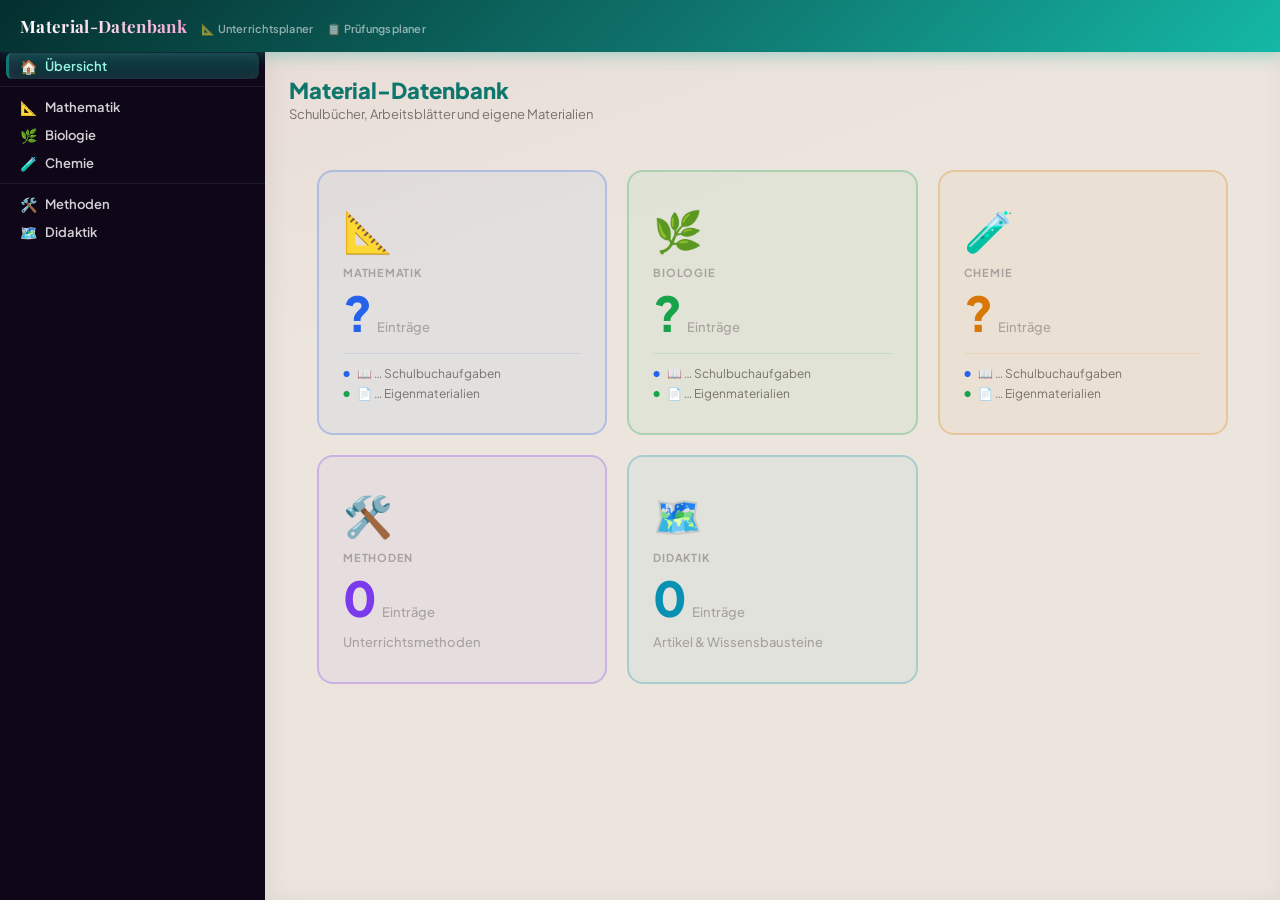
==== commit 2f318c52: "Methoden & Didaktik in Datenbank-Seite integriert - datenbank.html: script-Tags für methoden.js + di" ====
--- a/datenbank.html
+++ b/datenbank.html
@@ -17,5 +17,7 @@
 <script src="core/supabase.js"></script>
 <script src="core/ui.js"></script>
 <script src="datenbank-app.js"></script>
+<script src="views/methoden.js"></script>
+<script src="views/didaktik.js"></script>
 </body>
 </html>
--- a/datenbank.css
+++ b/datenbank.css
@@ -16,22 +16,113 @@
 
 /* ── Landing-Tiles ──────────────────────────────────────────────── */
 .db-tile-label {
-  font-size: 13px;
-  font-weight: 600;
-  color: var(--tx2);
+  font-size: 11px;
+  font-weight: 700;
+  color: var(--tx3);
   text-transform: uppercase;
-  letter-spacing: .04em;
+  letter-spacing: .07em;
 }
 
 .db-tile-count {
-  font-size: 36px;
+  font-size: 48px;
   font-weight: 800;
   line-height: 1;
+  letter-spacing: -.02em;
 }
 
 .db-tile-sub {
+  font-size: 13px;
+  color: var(--tx3);
+  font-weight: 500;
+  margin-top: 2px;
+}
+
+/* ── Tabellen-Layout ────────────────────────────────────────────── */
+.db-table-head,
+.db-row {
+  display: grid;
+  grid-template-columns: 210px 1fr 130px 150px;
+  gap: 0 10px;
+  align-items: center;
+}
+
+.db-table-head {
+  padding: 6px 10px 8px;
+}
+
+.db-col-hdr {
+  font-size: 10px;
+  font-weight: 700;
+  text-transform: uppercase;
+  letter-spacing: .07em;
+  padding: 4px 10px;
+  border-radius: 20px;
+  text-align: center;
+}
+.db-col-hdr-src    { background: rgba(15,118,110,.12); color: #0f766e; text-align: left; }
+.db-col-hdr-inhalt { background: rgba(15,118,110,.07); color: #0f766e; text-align: left; }
+.db-col-hdr-op     { background: rgba(124,58,237,.10); color: #7c3aed; }
+.db-col-hdr-schw   { background: rgba(55,65,81,.09);   color: #374151; }
+
+.db-row {
+  padding: 9px 10px;
+  border-radius: 8px;
+  cursor: pointer;
+  transition: filter .12s, box-shadow .12s;
+  border: 1px solid transparent;
+}
+.db-row:hover {
+  filter: brightness(.97);
+  border-color: var(--bord);
+  box-shadow: 0 1px 4px rgba(0,0,0,.06);
+}
+.db-row-active {
+  border-color: var(--pri) !important;
+  box-shadow: 0 0 0 1px var(--pri) !important;
+}
+
+.db-col-src    { overflow: hidden; display: flex; flex-direction: column; gap: 2px; }
+.db-col-inhalt { overflow: hidden; display: flex; flex-direction: column; gap: 2px; }
+.db-col-op     { display: flex; justify-content: center; }
+.db-col-schw   { display: flex; justify-content: center; }
+
+.db-herkunft-badge {
+  font-size: 9px;
+  font-weight: 700;
+  text-transform: uppercase;
+  letter-spacing: .06em;
+}
+.db-buch-name {
   font-size: 12px;
+  font-weight: 600;
+  color: var(--tx1);
+  overflow: hidden;
+  text-overflow: ellipsis;
+  white-space: nowrap;
+  line-height: 1.3;
+}
+.db-kap-name {
+  font-size: 11px;
   color: var(--tx3);
+  overflow: hidden;
+  text-overflow: ellipsis;
+  white-space: nowrap;
+}
+.db-inhalt-text {
+  font-size: 13px;
+  font-weight: 500;
+  color: var(--tx1);
+  overflow: hidden;
+  text-overflow: ellipsis;
+  white-space: nowrap;
+  line-height: 1.4;
+}
+.db-anf-text {
+  font-size: 11px;
+  color: var(--tx3);
+  overflow: hidden;
+  text-overflow: ellipsis;
+  white-space: nowrap;
 }
 
 /* ── Zeilen-Detail-Aufklapper ───────────────────────────────────── */
@@ -42,3 +133,25 @@
   from { opacity: 0; transform: translateY(-4px); }
   to   { opacity: 1; transform: none; }
 }
+
+/* ── Detail-Grid ────────────────────────────────────────────────── */
+.row-detail .detail-grid {
+  display: grid;
+  grid-template-columns: 1fr 1fr;
+  gap: 10px 28px;
+}
+
+.row-detail .detail-field-label {
+  font-size: 10px;
+  font-weight: 700;
+  color: var(--tx3);
+  text-transform: uppercase;
+  letter-spacing: .5px;
+  margin-bottom: 1px;
+}
+
+.row-detail .detail-field-value {
+  font-size: 13px;
+  color: var(--tx1);
+  line-height: 1.4;
+}
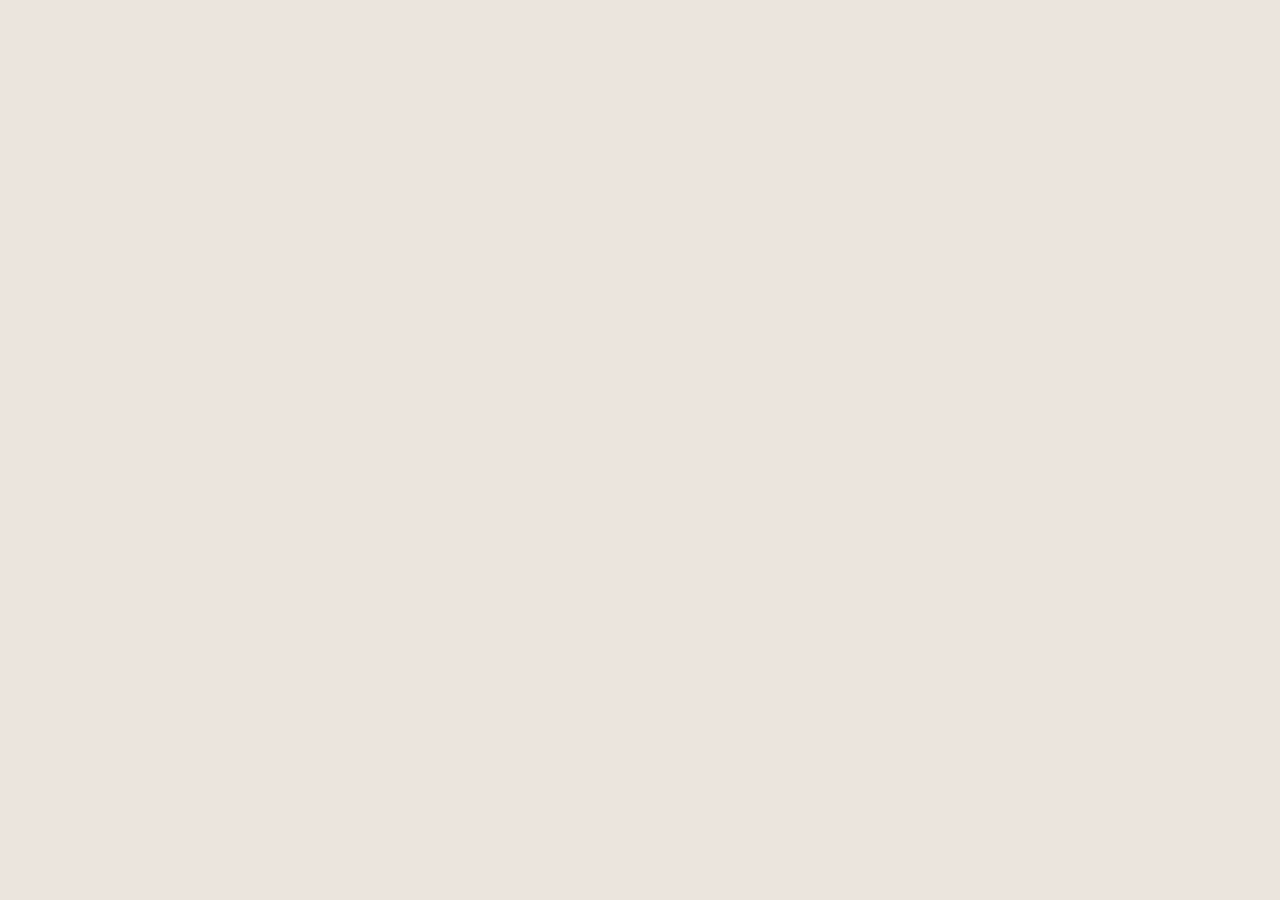
==== commit a6ed2ee3: "Cache-busting: alle drei HTML-Seiten auf loader.js umgestellt Alle <script>-Tags ersetzt durch windo" ====
--- a/datenbank.html
+++ b/datenbank.html
@@ -14,10 +14,15 @@
 </head>
 <body>
 <div id="root"></div>
-<script src="core/supabase.js"></script>
-<script src="core/ui.js"></script>
-<script src="datenbank-app.js"></script>
-<script src="views/methoden.js"></script>
-<script src="views/didaktik.js"></script>
+<script>
+window.__SCRIPTS__ = [
+  'core/supabase.js',
+  'core/ui.js',
+  'datenbank-app.js',
+  'views/methoden.js',
+  'views/didaktik.js'
+];
+</script>
+<script src="core/loader.js"></script>
 </body>
 </html>
--- a/style.css
+++ b/style.css
@@ -23,6 +23,10 @@
 .topbar-title { font-size: 17px; font-weight: 700; font-family: 'Playfair Display', serif; letter-spacing: .02em; background: linear-gradient(90deg, #ffffff 0%, #f9a8d4 100%); -webkit-background-clip: text; -webkit-text-fill-color: transparent; background-clip: text; }
 .topbar-app-link { font-size: 11px; font-weight: 600; color: rgba(255,255,255,.55); text-decoration: none; letter-spacing: .02em; transition: color .15s; white-space: nowrap; }
 .topbar-app-link:hover { color: rgba(255,255,255,.9); }
+.topbar-nav { display: flex; align-items: center; gap: 20px; }
+.topbar-nav-link { font-size: 12px; font-weight: 600; color: rgba(255,255,255,.5); text-decoration: none; letter-spacing: .02em; transition: color .15s; white-space: nowrap; }
+.topbar-nav-link:hover { color: rgba(255,255,255,.85); }
+.topbar-nav-current { font-size: 13px; font-weight: 700; color: #fff; white-space: nowrap; letter-spacing: .01em; }
 .topbar-right { display: flex; align-items: center; gap: 10px; font-size: 12px; opacity: .85; }
 .topbar-version { font-size: 11px; opacity: .6; letter-spacing: .02em; }
 .save-dot { width: 7px; height: 7px; border-radius: 50%; background: #4ade80; display: inline-block; animation: blink 1s infinite; }
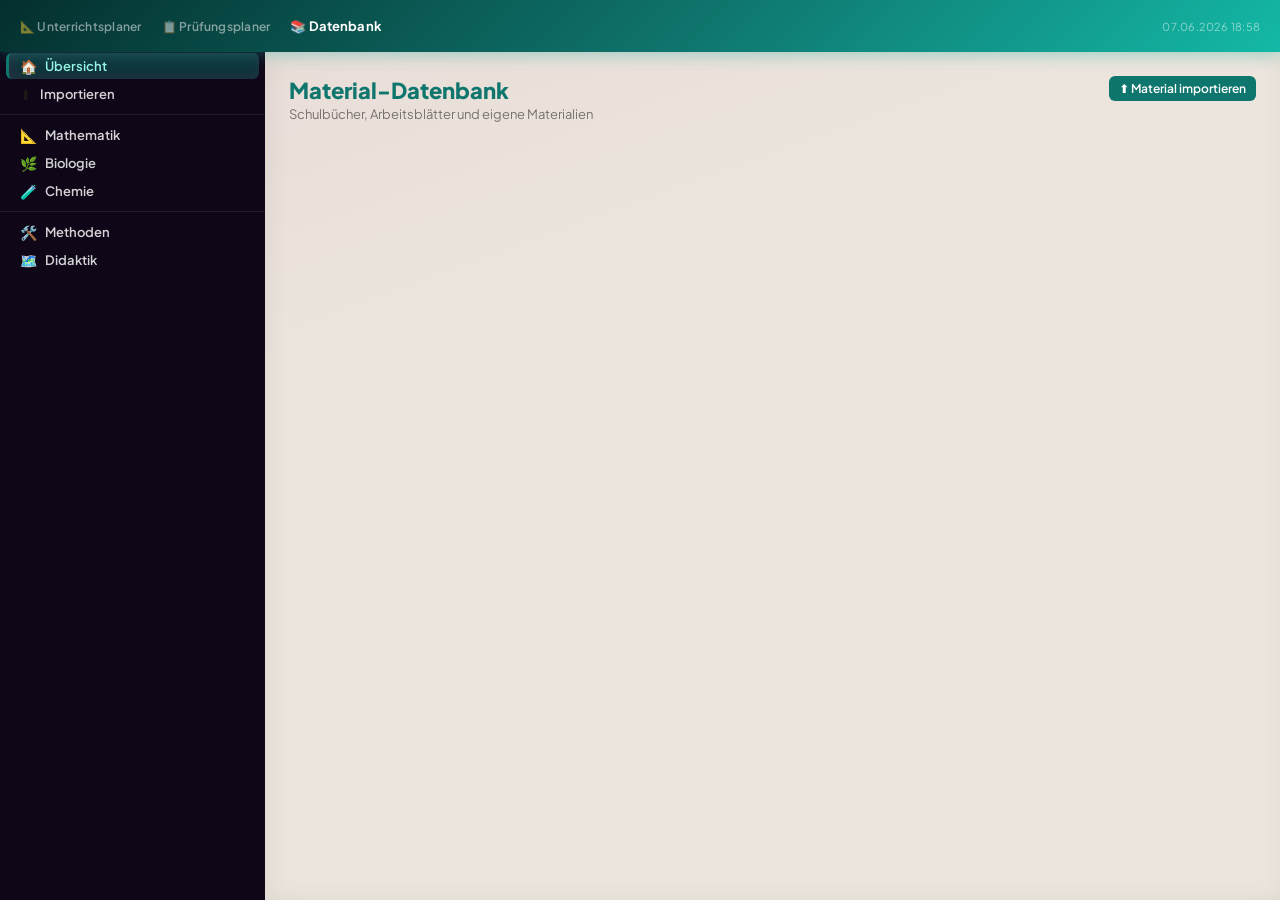
==== commit 6cc08965: "feat(datenbank): Import-View — PDF/Bild → KI-Analyse → inhalte Neuer View DB.view='import' in datenb" ====
--- a/datenbank.html
+++ b/datenbank.html
@@ -17,7 +17,14 @@
 <script>
 window.__SCRIPTS__ = [
   'core/supabase.js',
+  'core/r2.js',
+  'lib/pdf.min.js',
+  function() { if(typeof pdfjsLib !== 'undefined') pdfjsLib.GlobalWorkerOptions.workerSrc = 'lib/pdf.worker.min.js' + (window.__VERSION_Q__ || ''); },
+  'lib/pdf-lib.min.js',
+  'core/media.js',
+  'core/ki.js',
   'core/ui.js',
+  'lib/pruefung-utils.js',
   'datenbank-app.js',
   'views/methoden.js',
   'views/didaktik.js'
--- a/datenbank.css
+++ b/datenbank.css
@@ -125,33 +125,314 @@
   white-space: nowrap;
 }
 
-/* ── Zeilen-Detail-Aufklapper ───────────────────────────────────── */
-.row-detail {
-  animation: fadeIn .12s ease;
-}
-@keyframes fadeIn {
-  from { opacity: 0; transform: translateY(-4px); }
+/* ── Filter-Leiste ──────────────────────────────────────────────── */
+.db-filter-bar {
+  display: flex;
+  align-items: center;
+  flex-wrap: wrap;
+  gap: 5px;
+  padding: 8px 16px;
+  border-bottom: 1px solid var(--bord);
+  background: var(--surf);
+  min-height: 42px;
+}
+
+.db-filter-group {
+  display: flex;
+  gap: 3px;
+  align-items: center;
+}
+
+.db-fchip {
+  padding: 3px 10px;
+  border-radius: 20px;
+  font-size: 11px;
+  font-weight: 600;
+  cursor: pointer;
+  background: var(--surf2);
+  color: var(--tx3);
+  border: 1px solid var(--bord);
+  user-select: none;
+  transition: border-color .12s, color .12s, background .12s;
+  white-space: nowrap;
+  line-height: 1.6;
+}
+.db-fchip:hover { border-color: var(--pri); color: var(--pri); }
+
+.db-filter-sep {
+  width: 1px;
+  background: var(--bord);
+  height: 18px;
+  flex-shrink: 0;
+  margin: 0 3px;
+}
+
+.db-filter-sel {
+  padding: 3px 8px;
+  border-radius: 6px;
+  font-size: 11px;
+  font-weight: 600;
+  border: 1px solid var(--bord);
+  background: var(--surf2);
+  color: var(--tx1);
+  cursor: pointer;
+  height: 26px;
+  font-family: inherit;
+}
+.db-filter-sel:focus { outline: none; border-color: var(--pri); }
+
+/* ── Vollbild-Modal ─────────────────────────────────────────────── */
+.db-modal-overlay {
+  position: fixed;
+  inset: 0;
+  background: rgba(0,0,0,.52);
+  backdrop-filter: blur(3px);
+  z-index: 9000;
+  display: flex;
+  align-items: center;
+  justify-content: center;
+  padding: 24px;
+  animation: dbOverlayIn .14s ease;
+}
+@keyframes dbOverlayIn {
+  from { opacity: 0; }
+  to   { opacity: 1; }
+}
+
+.db-modal {
+  background: var(--surf);
+  border-radius: 14px;
+  box-shadow: 0 24px 80px rgba(0,0,0,.38), 0 0 0 1px var(--bord);
+  width: 100%;
+  max-width: 1040px;
+  max-height: 90vh;
+  display: flex;
+  flex-direction: column;
+  overflow: hidden;
+  animation: dbModalIn .18s cubic-bezier(.22,1,.36,1);
+}
+@keyframes dbModalIn {
+  from { opacity: 0; transform: scale(.96) translateY(10px); }
   to   { opacity: 1; transform: none; }
 }
 
-/* ── Detail-Grid ────────────────────────────────────────────────── */
-.row-detail .detail-grid {
+.db-modal-hdr {
+  display: flex;
+  align-items: center;
+  gap: 10px;
+  padding: 14px 20px;
+  border-bottom: 1px solid var(--bord);
+  flex-shrink: 0;
+}
+
+.db-modal-title {
+  font-size: 15px;
+  font-weight: 700;
+  color: var(--tx1);
+  overflow: hidden;
+  text-overflow: ellipsis;
+  white-space: nowrap;
+  flex: 1;
+  min-width: 0;
+}
+
+.db-modal-body {
+  display: grid;
+  grid-template-columns: 1fr 300px;
+  overflow: hidden;
+  flex: 1;
+  min-height: 0;
+}
+
+.db-modal-left {
+  padding: 24px 28px;
+  border-right: 1px solid var(--bord);
+  display: flex;
+  flex-direction: column;
+  gap: 20px;
+  overflow-y: auto;
+}
+
+.db-modal-right {
+  padding: 18px 16px;
+  display: flex;
+  flex-direction: column;
+  gap: 12px;
+  overflow-y: auto;
+  background: var(--surf2);
+}
+
+.db-modal-section-title {
+  font-size: 9px;
+  font-weight: 800;
+  text-transform: uppercase;
+  letter-spacing: .12em;
+  color: var(--pri);
+  padding-bottom: 2px;
+  border-bottom: 1px solid var(--bord);
+}
+
+.db-modal-text {
+  font-size: 14px;
+  line-height: 1.7;
+  color: var(--tx1);
+  white-space: pre-wrap;
+}
+
+.db-modal-anforderung {
+  font-size: 13px;
+  color: var(--tx2);
+  font-style: italic;
+}
+
+.db-modal-field {
+  display: flex;
+  flex-direction: column;
+  gap: 1px;
+}
+
+.db-modal-field-label {
+  font-size: 9px;
+  font-weight: 700;
+  color: var(--tx3);
+  text-transform: uppercase;
+  letter-spacing: .07em;
+}
+
+.db-modal-field-value {
+  font-size: 13px;
+  color: var(--tx1);
+  line-height: 1.4;
+}
+
+.db-modal-footer {
+  display: flex;
+  align-items: center;
+  gap: 8px;
+  padding: 11px 20px;
+  border-top: 1px solid var(--bord);
+  flex-shrink: 0;
+  background: var(--surf);
+}
+
+/* ── Modal-Formular ─────────────────────────────────────────────── */
+.db-modal-form .db-modal-left,
+.db-modal-form .db-modal-right {
+  gap: 10px;
+}
+
+.db-form-section-title {
+  font-size: 9px;
+  font-weight: 800;
+  text-transform: uppercase;
+  letter-spacing: .12em;
+  color: var(--pri);
+  margin-top: 4px;
+  padding-bottom: 2px;
+  border-bottom: 1px solid var(--bord);
+}
+
+.db-form-field {
+  display: flex;
+  flex-direction: column;
+  gap: 3px;
+}
+
+.db-form-field label {
+  font-size: 10px;
+  font-weight: 700;
+  color: var(--tx3);
+  text-transform: uppercase;
+  letter-spacing: .06em;
+}
+
+.db-form-inp,
+.db-form-sel {
+  width: 100%;
+  padding: 6px 9px;
+  border-radius: 7px;
+  border: 1px solid var(--bord);
+  background: var(--surf);
+  color: var(--tx1);
+  font-size: 13px;
+  font-family: inherit;
+  box-sizing: border-box;
+  transition: border-color .12s, box-shadow .12s;
+}
+.db-form-inp:focus, .db-form-sel:focus {
+  outline: none;
+  border-color: var(--pri);
+  box-shadow: 0 0 0 2px rgba(15,118,110,.12);
+}
+
+.db-form-textarea {
+  width: 100%;
+  padding: 8px 9px;
+  border-radius: 7px;
+  border: 1px solid var(--bord);
+  background: var(--surf);
+  color: var(--tx1);
+  font-size: 13px;
+  font-family: inherit;
+  box-sizing: border-box;
+  resize: vertical;
+  min-height: 90px;
+  line-height: 1.55;
+  transition: border-color .12s, box-shadow .12s;
+}
+.db-form-textarea:focus {
+  outline: none;
+  border-color: var(--pri);
+  box-shadow: 0 0 0 2px rgba(15,118,110,.12);
+}
+
+.db-form-row {
   display: grid;
   grid-template-columns: 1fr 1fr;
-  gap: 10px 28px;
-}
-
-.row-detail .detail-field-label {
-  font-size: 10px;
-  font-weight: 700;
-  color: var(--tx3);
-  text-transform: uppercase;
-  letter-spacing: .5px;
-  margin-bottom: 1px;
-}
-
-.row-detail .detail-field-value {
-  font-size: 13px;
-  color: var(--tx1);
-  line-height: 1.4;
-}
+  gap: 8px;
+}
+
+/* ── Spalten-Resize + Drag-Reorder ──────────────────────────────── */
+.db-col-hdr {
+  position: relative;
+  cursor: grab;
+  user-select: none;
+}
+.db-col-hdr:active { cursor: grabbing; }
+
+.db-col-hdr.db-col-dragging {
+  opacity: .35;
+  cursor: grabbing;
+}
+.db-col-hdr.db-col-drag-over {
+  background: rgba(15,118,110,.14) !important;
+  outline: 2px dashed var(--pri);
+  outline-offset: -2px;
+  border-radius: 4px;
+}
+
+/* Resize-Strich zwischen Spalten */
+.db-col-resize-handle {
+  position: absolute;
+  right: -5px;
+  top: 0;
+  bottom: 0;
+  width: 10px;
+  cursor: col-resize;
+  z-index: 10;
+  display: flex;
+  align-items: center;
+  justify-content: center;
+}
+.db-col-resize-handle::after {
+  content: '';
+  width: 2px;
+  height: 55%;
+  border-radius: 1px;
+  background: var(--bord);
+  transition: background .1s;
+}
+.db-col-resize-handle:hover::after,
+.db-col-hdr.db-resize-active .db-col-resize-handle::after {
+  background: var(--pri);
+}
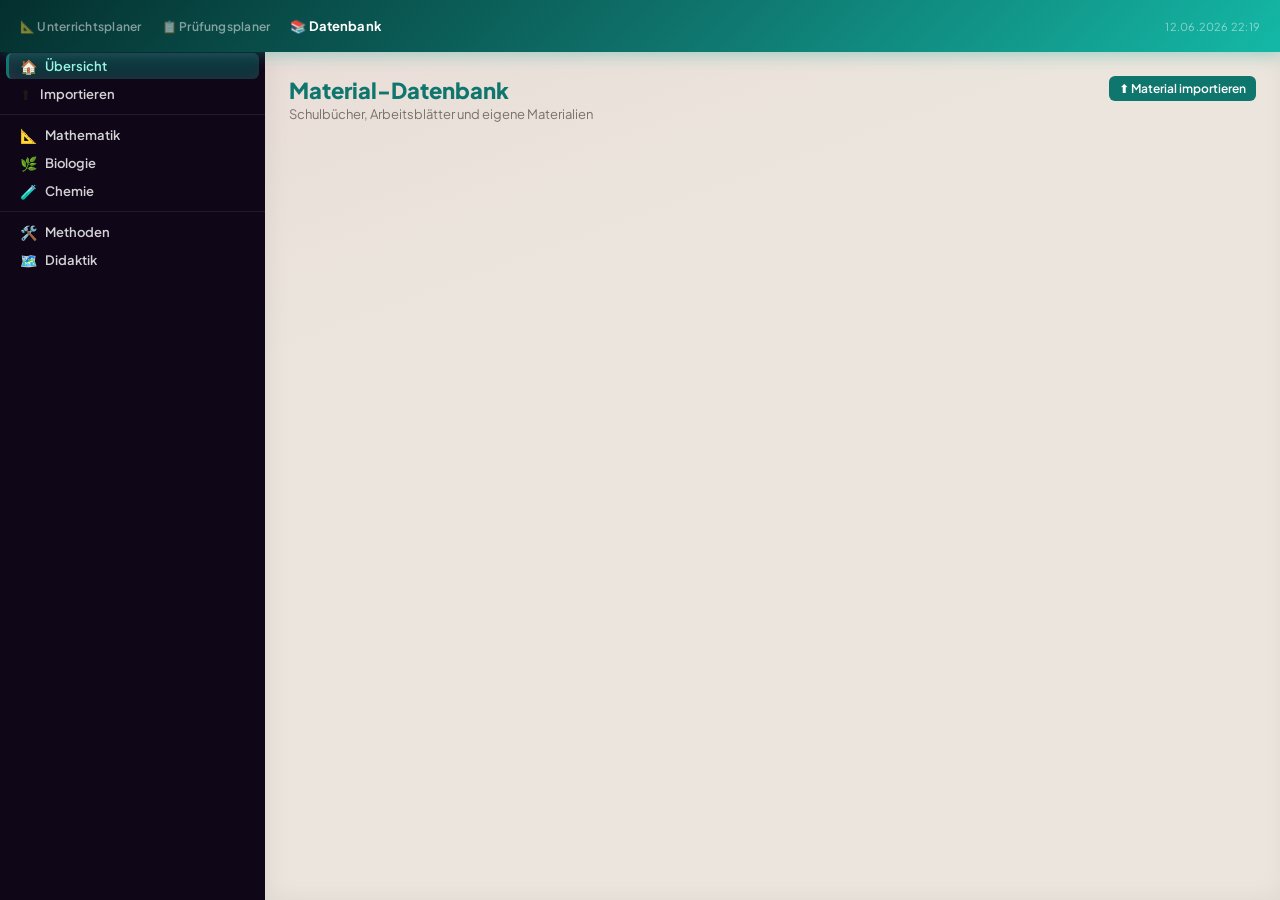
==== commit 90b11a5d: "datenbank-app.js in 6 Module aufteilen (datenbank/) config · nav · regal · import · fach-view · moda" ====
--- a/datenbank.html
+++ b/datenbank.html
@@ -25,6 +25,12 @@
   'core/ki.js',
   'core/ui.js',
   'lib/pruefung-utils.js',
+  'datenbank/config.js',
+  'datenbank/nav.js',
+  'datenbank/regal.js',
+  'datenbank/import.js',
+  'datenbank/fach-view.js',
+  'datenbank/modal.js',
   'datenbank-app.js',
   'views/methoden.js',
   'views/didaktik.js'
--- a/datenbank.css
+++ b/datenbank.css
@@ -41,13 +41,17 @@
 .db-table-head,
 .db-row {
   display: grid;
-  grid-template-columns: 210px 1fr 130px 150px;
+  grid-template-columns: 210px 1fr 160px;
   gap: 0 10px;
   align-items: center;
 }
 
 .db-table-head {
   padding: 6px 10px 8px;
+  position: sticky;
+  top: 0;
+  z-index: 10;
+  background: var(--bg, #f5f2ee);
 }
 
 .db-col-hdr {
@@ -65,7 +69,7 @@
 .db-col-hdr-schw   { background: rgba(55,65,81,.09);   color: #374151; }
 
 .db-row {
-  padding: 9px 10px;
+  padding: 5px 10px;
   border-radius: 8px;
   cursor: pointer;
   transition: filter .12s, box-shadow .12s;
@@ -85,6 +89,28 @@
 .db-col-inhalt { overflow: hidden; display: flex; flex-direction: column; gap: 2px; }
 .db-col-op     { display: flex; justify-content: center; }
 .db-col-schw   { display: flex; justify-content: center; }
+.db-col-umfang { display: flex; justify-content: center; }
+
+.db-col-hdr-umfang { background: rgba(15,118,110,.07); color: #0f766e; }
+.db-col-hdr-kap    { background: rgba(15,118,110,.07); color: #0f766e; text-align: left; }
+.db-col-hdr-uk     { background: rgba(15,118,110,.05); color: #0f766e; text-align: left; }
+
+.db-col-kap,
+.db-col-uk {
+  overflow: hidden;
+  display: flex;
+  align-items: center;
+}
+
+.db-col-kap-text {
+  font-size: 11px;
+  color: var(--tx3);
+  font-weight: 500;
+  overflow: hidden;
+  text-overflow: ellipsis;
+  white-space: nowrap;
+  line-height: 1.3;
+}
 
 .db-herkunft-badge {
   font-size: 9px;
@@ -116,6 +142,13 @@
   text-overflow: ellipsis;
   white-space: nowrap;
   line-height: 1.4;
+}
+/* Einzelaufgaben: Text darf umbrechen (max. 3 Zeilen, dann …) */
+.db-inhalt-text.wrap {
+  white-space: normal;
+  display: -webkit-box;
+  -webkit-line-clamp: 3;
+  -webkit-box-orient: vertical;
 }
 .db-anf-text {
   font-size: 11px;
@@ -178,6 +211,7 @@
   cursor: pointer;
   height: 26px;
   font-family: inherit;
+  max-width: 160px;
 }
 .db-filter-sel:focus { outline: none; border-color: var(--pri); }
 
@@ -205,6 +239,7 @@
   box-shadow: 0 24px 80px rgba(0,0,0,.38), 0 0 0 1px var(--bord);
   width: 100%;
   max-width: 1040px;
+  height: 85vh;
   max-height: 90vh;
   display: flex;
   flex-direction: column;
@@ -238,7 +273,7 @@
 
 .db-modal-body {
   display: grid;
-  grid-template-columns: 1fr 300px;
+  grid-template-columns: 300px 1fr;
   overflow: hidden;
   flex: 1;
   min-height: 0;
@@ -246,20 +281,22 @@
 
 .db-modal-left {
   padding: 24px 28px;
-  border-right: 1px solid var(--bord);
   display: flex;
   flex-direction: column;
   gap: 20px;
   overflow-y: auto;
+  min-height: 0;
 }
 
 .db-modal-right {
   padding: 18px 16px;
+  border-right: 1px solid var(--bord);
   display: flex;
   flex-direction: column;
   gap: 12px;
   overflow-y: auto;
   background: var(--surf2);
+  min-height: 0;
 }
 
 .db-modal-section-title {
@@ -391,6 +428,77 @@
   grid-template-columns: 1fr 1fr;
   gap: 8px;
 }
+
+/* ── Spalten-Resize + Drag-Reorder ──────────────────────────────── */
+/* ── Modal-Tabs ─────────────────────────────────────────────────── */
+.db-modal-tabwrap {
+  display: flex;
+  flex-direction: column;
+  flex: 1;
+  min-height: 0;
+  overflow: hidden;
+}
+
+.db-modal-tabbar {
+  display: flex;
+  border-bottom: 1px solid var(--bord);
+  flex-shrink: 0;
+  background: var(--surf2);
+}
+
+.db-modal-tab {
+  padding: 10px 20px;
+  font-size: 12px;
+  font-weight: 600;
+  color: var(--tx3);
+  background: none;
+  border: none;
+  border-bottom: 2px solid transparent;
+  margin-bottom: -1px;
+  cursor: pointer;
+  transition: color .12s, background .12s;
+  font-family: inherit;
+  white-space: nowrap;
+  letter-spacing: .01em;
+}
+.db-modal-tab:hover { color: var(--tx1); background: var(--surf); }
+.db-modal-tab.active {
+  color: var(--pri);
+  border-bottom-color: var(--pri);
+  background: var(--surf);
+}
+
+.db-modal-tab-body {
+  flex: 1;
+  overflow: hidden;
+  position: relative;
+}
+
+.db-modal-tab-pane {
+  display: none;
+  position: absolute;
+  inset: 0;
+}
+.db-modal-tab-pane.split.active {
+  display: grid;
+  grid-template-columns: 300px 1fr;
+  grid-template-rows: 1fr;
+  overflow: hidden;
+}
+/* Einspaltig scrollende Pane (Gruppen-Modal: Unterrichts-/Prüfungsdaten je Teilaufgabe) */
+.db-modal-tab-pane.scroll.active {
+  display: block;
+  overflow-y: auto;
+  padding: 20px 24px;
+}
+.db-group-item-block {
+  padding: 12px 0 16px;
+  border-bottom: 1px solid var(--sep);
+  display: flex;
+  flex-direction: column;
+  gap: 10px;
+}
+.db-group-item-block:last-child { border-bottom: none; }
 
 /* ── Spalten-Resize + Drag-Reorder ──────────────────────────────── */
 .db-col-hdr {
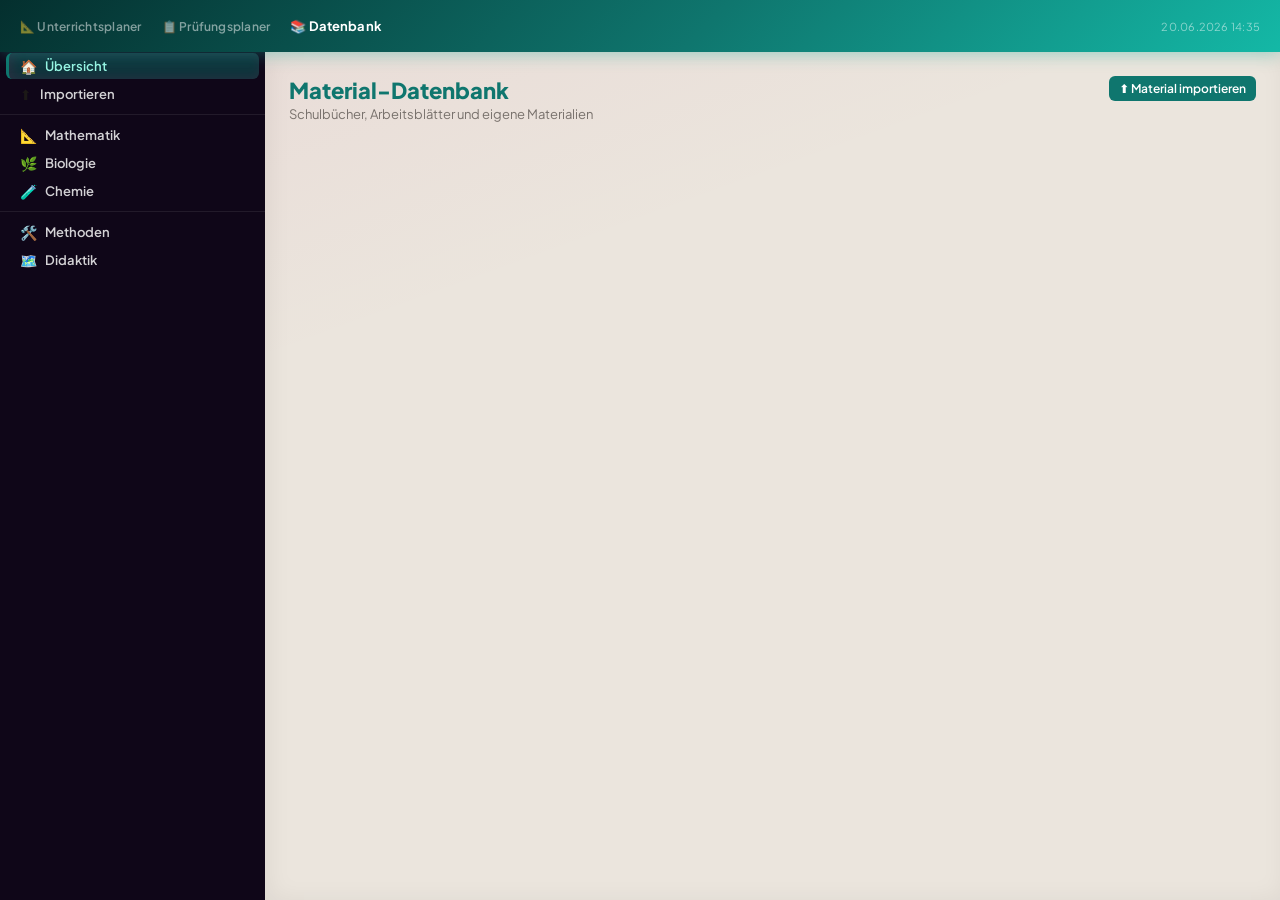
==== commit be5a994d: "refactor: fach-view.js in Teilmodule aufgeteilt fach-sel.js, fach-table.js, fach-row.js, fach-filter" ====
--- a/datenbank.html
+++ b/datenbank.html
@@ -29,6 +29,10 @@
   'datenbank/nav.js',
   'datenbank/regal.js',
   'datenbank/import.js',
+  'datenbank/fach-sel.js',
+  'datenbank/fach-table.js',
+  'datenbank/fach-row.js',
+  'datenbank/fach-filter.js',
   'datenbank/fach-view.js',
   'datenbank/modal.js',
   'datenbank-app.js',
--- a/style.css
+++ b/style.css
@@ -1072,3 +1072,28 @@
 .did-filter-chip.on { font-weight:600; }
 .did-themen-baustein { padding:10px 12px; border:1px solid var(--bord); border-radius:6px; margin-bottom:6px; background:var(--surf); font-size:13px; line-height:1.5; }
 .did-themen-baustein:hover { background:var(--surf2); }
+
+/* ── Planungs-Chat ── */
+.pc-wrap { margin-bottom:16px; }
+.pc-hdr-sub { font-size:11px; color:var(--tx3); margin-left:8px; font-weight:400; }
+.pc-body { display:flex; flex-direction:column; gap:10px; padding:12px; }
+.pc-messages { max-height:360px; overflow-y:auto; display:flex; flex-direction:column; gap:8px; min-height:40px; }
+.pc-msg { max-width:90%; padding:8px 12px; border-radius:8px; font-size:13px; line-height:1.5; }
+.pc-user { align-self:flex-end; background:var(--pri); color:#fff; border-bottom-right-radius:2px; }
+.pc-assistant { align-self:flex-start; background:var(--surf2); border:1px solid var(--bord); border-bottom-left-radius:2px; }
+.pc-msg-text strong { font-weight:600; }
+.pc-tool-badge { display:inline-block; font-size:11px; color:var(--tx3); background:var(--surf); border:1px solid var(--bord); border-radius:10px; padding:2px 8px; margin-top:4px; margin-right:4px; }
+.pc-thinking { color:var(--tx3); font-size:13px; animation:pc-blink 1.2s infinite; }
+@keyframes pc-blink { 0%,100%{opacity:.3} 50%{opacity:1} }
+.pc-input-row { display:flex; gap:8px; align-items:flex-end; }
+.pc-input { flex:1; resize:vertical; min-height:60px; font-size:13px; }
+.pc-input:disabled { opacity:.5; }
+.pc-config { display:flex; flex-direction:column; gap:16px; }
+.pc-cfg-group { display:flex; flex-direction:column; gap:6px; }
+.pc-cfg-ghdr { font-size:11px; font-weight:700; color:var(--tx3); text-transform:uppercase; letter-spacing:.05em; padding-bottom:6px; border-bottom:1px solid var(--bord); margin-bottom:2px; }
+.pc-cfg-row { display:grid; grid-template-columns:160px 1fr; gap:8px; align-items:center; }
+.pc-cfg-label { font-size:12px; color:var(--tx2); }
+.pc-cfg-sel { font-size:12px; padding:5px 8px; }
+.pc-cfg-num { font-size:12px; padding:5px 8px; width:80px; }
+.pc-cfg-txt { font-size:12px; padding:5px 8px; }
+.pc-cfg-submit { align-self:flex-end; margin-top:4px; }
--- a/datenbank.css
+++ b/datenbank.css
@@ -90,6 +90,7 @@
 .db-col-op     { display: flex; justify-content: center; }
 .db-col-schw   { display: flex; justify-content: center; }
 .db-col-umfang { display: flex; justify-content: center; }
+.db-col-sel    { display: flex; align-items: center; justify-content: center; flex-shrink: 0; }
 
 .db-col-hdr-umfang { background: rgba(15,118,110,.07); color: #0f766e; }
 .db-col-hdr-kap    { background: rgba(15,118,110,.07); color: #0f766e; text-align: left; }
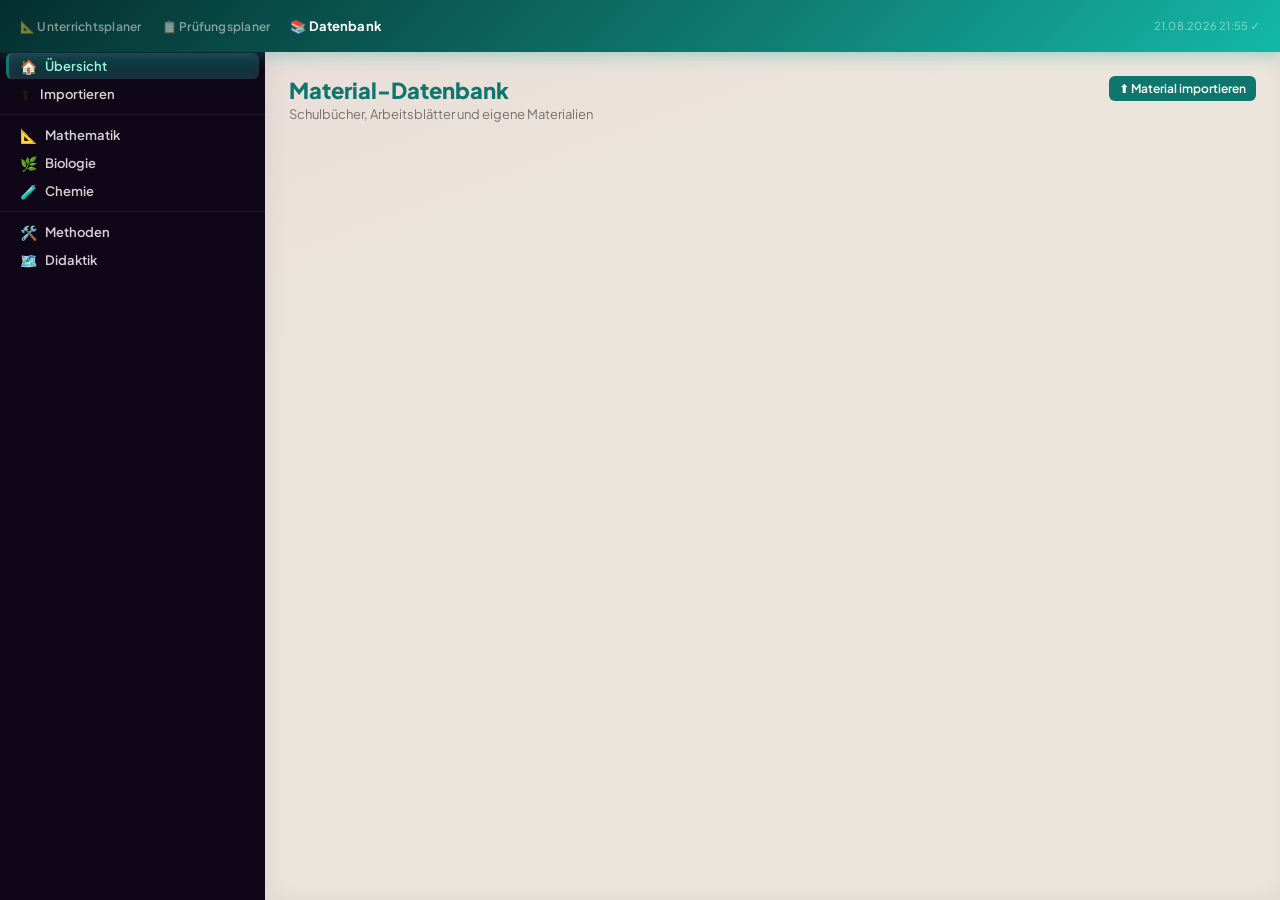
==== commit bf17dc3e: "fix: Playfair-Display-Serif aus UI entfernt Sidebar-Überschriften, Topbar-Titel und den Prüfungsplan" ====
--- a/datenbank.html
+++ b/datenbank.html
@@ -8,7 +8,7 @@
 <title>Material-Datenbank</title>
 <link rel="preconnect" href="https://fonts.googleapis.com">
 <link rel="preconnect" href="https://fonts.gstatic.com" crossorigin>
-<link href="https://fonts.googleapis.com/css2?family=Plus+Jakarta+Sans:wght@400;500;600;700;800&family=Playfair+Display:wght@700&display=swap" rel="stylesheet">
+<link href="https://fonts.googleapis.com/css2?family=Plus+Jakarta+Sans:wght@400;500;600;700;800&display=swap" rel="stylesheet">
 <link rel="stylesheet" href="style.css">
 <link rel="stylesheet" href="datenbank.css">
 </head>
--- a/style.css
+++ b/style.css
@@ -20,7 +20,7 @@
 
 /* ── Topbar ── */
 .topbar { background: linear-gradient(135deg, #0f0618 0%, #7b1150 55%, #be185d 100%); color: #fff; height: 52px; padding: 0 20px; display: flex; align-items: center; justify-content: space-between; box-shadow: 0 2px 16px rgba(190,24,93,.4); position: sticky; top: 0; z-index: 100; }
-.topbar-title { font-size: 17px; font-weight: 700; font-family: 'Playfair Display', serif; letter-spacing: .02em; background: linear-gradient(90deg, #ffffff 0%, #f9a8d4 100%); -webkit-background-clip: text; -webkit-text-fill-color: transparent; background-clip: text; }
+.topbar-title { font-size: 17px; font-weight: 700; letter-spacing: .02em; background: linear-gradient(90deg, #ffffff 0%, #f9a8d4 100%); -webkit-background-clip: text; -webkit-text-fill-color: transparent; background-clip: text; }
 .topbar-app-link { font-size: 11px; font-weight: 600; color: rgba(255,255,255,.55); text-decoration: none; letter-spacing: .02em; transition: color .15s; white-space: nowrap; }
 .topbar-app-link:hover { color: rgba(255,255,255,.9); }
 .topbar-nav { display: flex; align-items: center; gap: 20px; }
@@ -311,6 +311,13 @@
 }
 
 .fp-notizen { width: 100%; min-height: 90px; resize: vertical; font-size: 13px; }
+.fp-detail-chip { font-size:12px; color:var(--tx3); white-space:nowrap; overflow:hidden; text-overflow:ellipsis; max-width:260px; }
+.fp-detail-body { display:flex; flex-direction:column; gap:8px; }
+.fp-detail-label { font-size:11px; font-weight:600; color:var(--tx3); text-transform:uppercase; letter-spacing:.04em; }
+.fp-detail-inline { display:flex; align-items:center; gap:10px; }
+.fp-detail-num { width:72px; font-size:13px; padding:5px 8px; }
+.fp-detail-txt { font-size:13px; }
+.fp-detail-ta { min-height:70px; font-size:13px; resize:vertical; }
 .ki-plan-status { padding: 10px 0; color: var(--tx3); font-size: 13px; }
 .ki-plan-result { border-top: 1px solid var(--bord); margin-top: 12px; padding-top: 12px; display: flex; flex-direction: column; gap: 8px; }
 .ki-zuord-result { font-size: 12px; color: var(--tx2); background: #f0fdf4; border: 1px solid #bbf7d0; border-radius: 6px; padding: 8px 10px; margin: 2px 0 4px 0; line-height: 1.5; }
@@ -958,10 +965,17 @@
 .fp-tree-act-btn:hover { background: var(--bord); color: var(--tx); }
 .fp-tree-act-btn.danger:hover { background: var(--red-bg); color: var(--red); }
 .fp-tree-act-btn:disabled { opacity: .3; cursor: default; pointer-events: none; }
+.fp-tree-act-btn--label { padding: 2px 8px; font-size: 11px; color: var(--tx1); border: 1px solid var(--bord); }
+.fp-tree-act-btn--label:hover { background: var(--surf2); color: var(--tx); border-color: var(--tx3); }
 .fp-tree-add { color: var(--pri); font-size: 11px; }
 .fp-tree-add:hover { background: #ccfbf1 !important; color: var(--pri) !important; }
 
 .fp-tree-empty { font-size: 12px; color: var(--tx3); font-style: italic; padding: 3px 16px; }
+
+.fp-tree-row-multisel { background: rgba(99,102,241,.10) !important; }
+.fp-tree-row-multisel.active { background: rgba(99,102,241,.18) !important; }
+.fp-multisel-bar { display:flex; align-items:center; gap:8px; padding:6px 0 4px; flex-wrap:wrap; }
+.fp-multisel-count { font-size:12px; color:var(--tx2); }
 
 .fp-tree-add-top {
   display: block; margin: 6px 14px 2px; padding: 5px 12px;
@@ -987,11 +1001,6 @@
 .fp-gruppe-actions { display: none; align-items: center; gap: 1px; }
 .fp-gruppe-divider:hover .fp-gruppe-actions { display: flex; }
 
-/* Farbige linke Kante bei Stunden innerhalb einer Gruppe */
-.fp-tree-row[style*="--row-accent"] {
-  border-left: 3px solid var(--row-accent, transparent);
-  padding-left: calc(var(--stunden-indent, 0px) - 3px);
-}
 
 /* "+ Gruppe" Button innerhalb einer Reihe */
 .fp-tree-add-gruppe {
@@ -1083,8 +1092,11 @@
 .pc-assistant { align-self:flex-start; background:var(--surf2); border:1px solid var(--bord); border-bottom-left-radius:2px; }
 .pc-msg-text strong { font-weight:600; }
 .pc-tool-badge { display:inline-block; font-size:11px; color:var(--tx3); background:var(--surf); border:1px solid var(--bord); border-radius:10px; padding:2px 8px; margin-top:4px; margin-right:4px; }
-.pc-thinking { color:var(--tx3); font-size:13px; animation:pc-blink 1.2s infinite; }
-@keyframes pc-blink { 0%,100%{opacity:.3} 50%{opacity:1} }
+.pc-thinking-row { display:flex; align-items:center; gap:8px; padding:2px 0; }
+.pc-thinking { color:var(--tx2); font-size:13px; }
+.pc-spinner { display:inline-block; width:14px; height:14px; border:2px solid var(--bord); border-top-color:var(--pri); border-radius:50%; animation:pc-spin .8s linear infinite; flex-shrink:0; }
+@keyframes pc-spin { to { transform:rotate(360deg); } }
+.pc-tool-badge { display:block; font-size:12px; color:var(--tx2); padding:3px 0; margin-top:2px; }
 .pc-input-row { display:flex; gap:8px; align-items:flex-end; }
 .pc-input { flex:1; resize:vertical; min-height:60px; font-size:13px; }
 .pc-input:disabled { opacity:.5; }
@@ -1097,3 +1109,7 @@
 .pc-cfg-num { font-size:12px; padding:5px 8px; width:80px; }
 .pc-cfg-txt { font-size:12px; padding:5px 8px; }
 .pc-cfg-submit { align-self:flex-end; margin-top:4px; }
+.pc-toggle { margin-left:auto; font-size:10px; padding:2px 6px; }
+.pc-body-collapsed { padding:0; }
+.pc-cfg-bar { display:flex; align-items:center; gap:8px; padding:5px 14px; background:var(--surf); border-bottom:1px solid var(--bord); }
+.pc-cfg-bar-text { flex:1; font-size:11px; color:var(--tx3); white-space:nowrap; overflow:hidden; text-overflow:ellipsis; }
